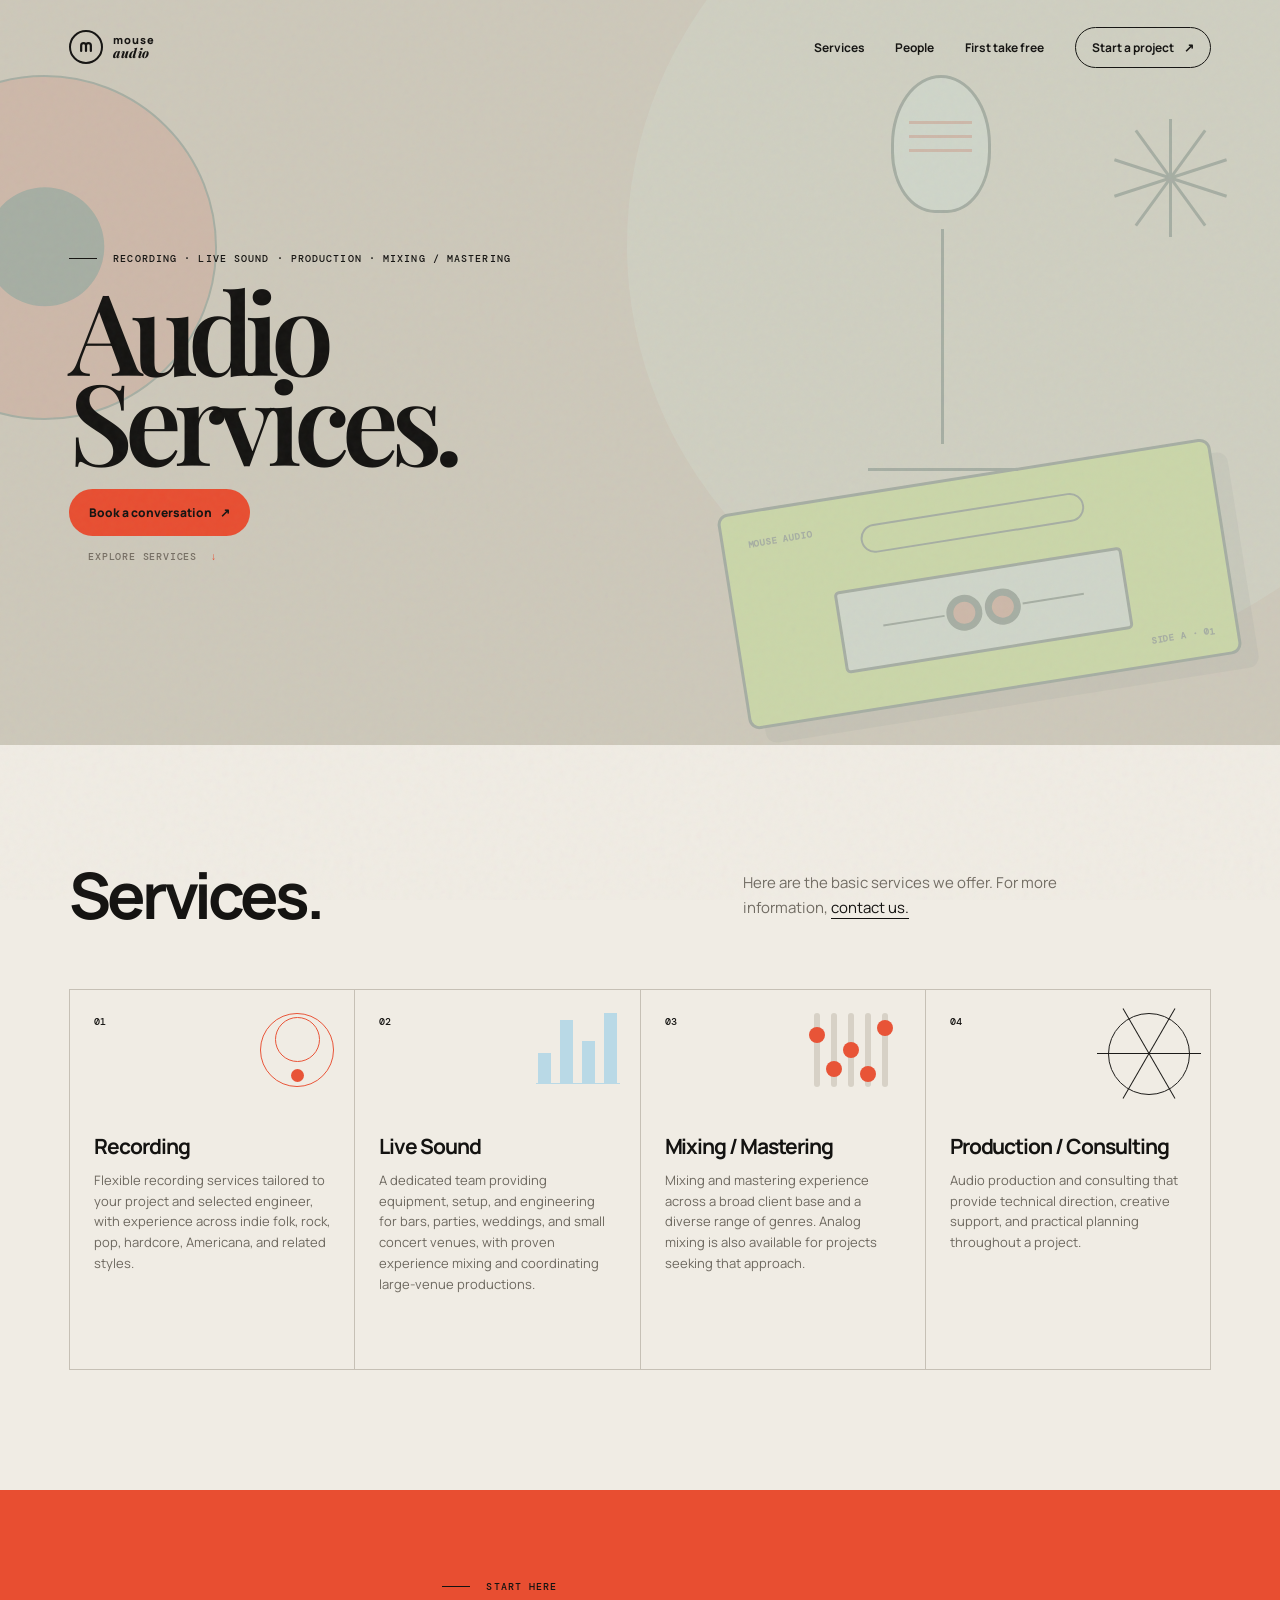
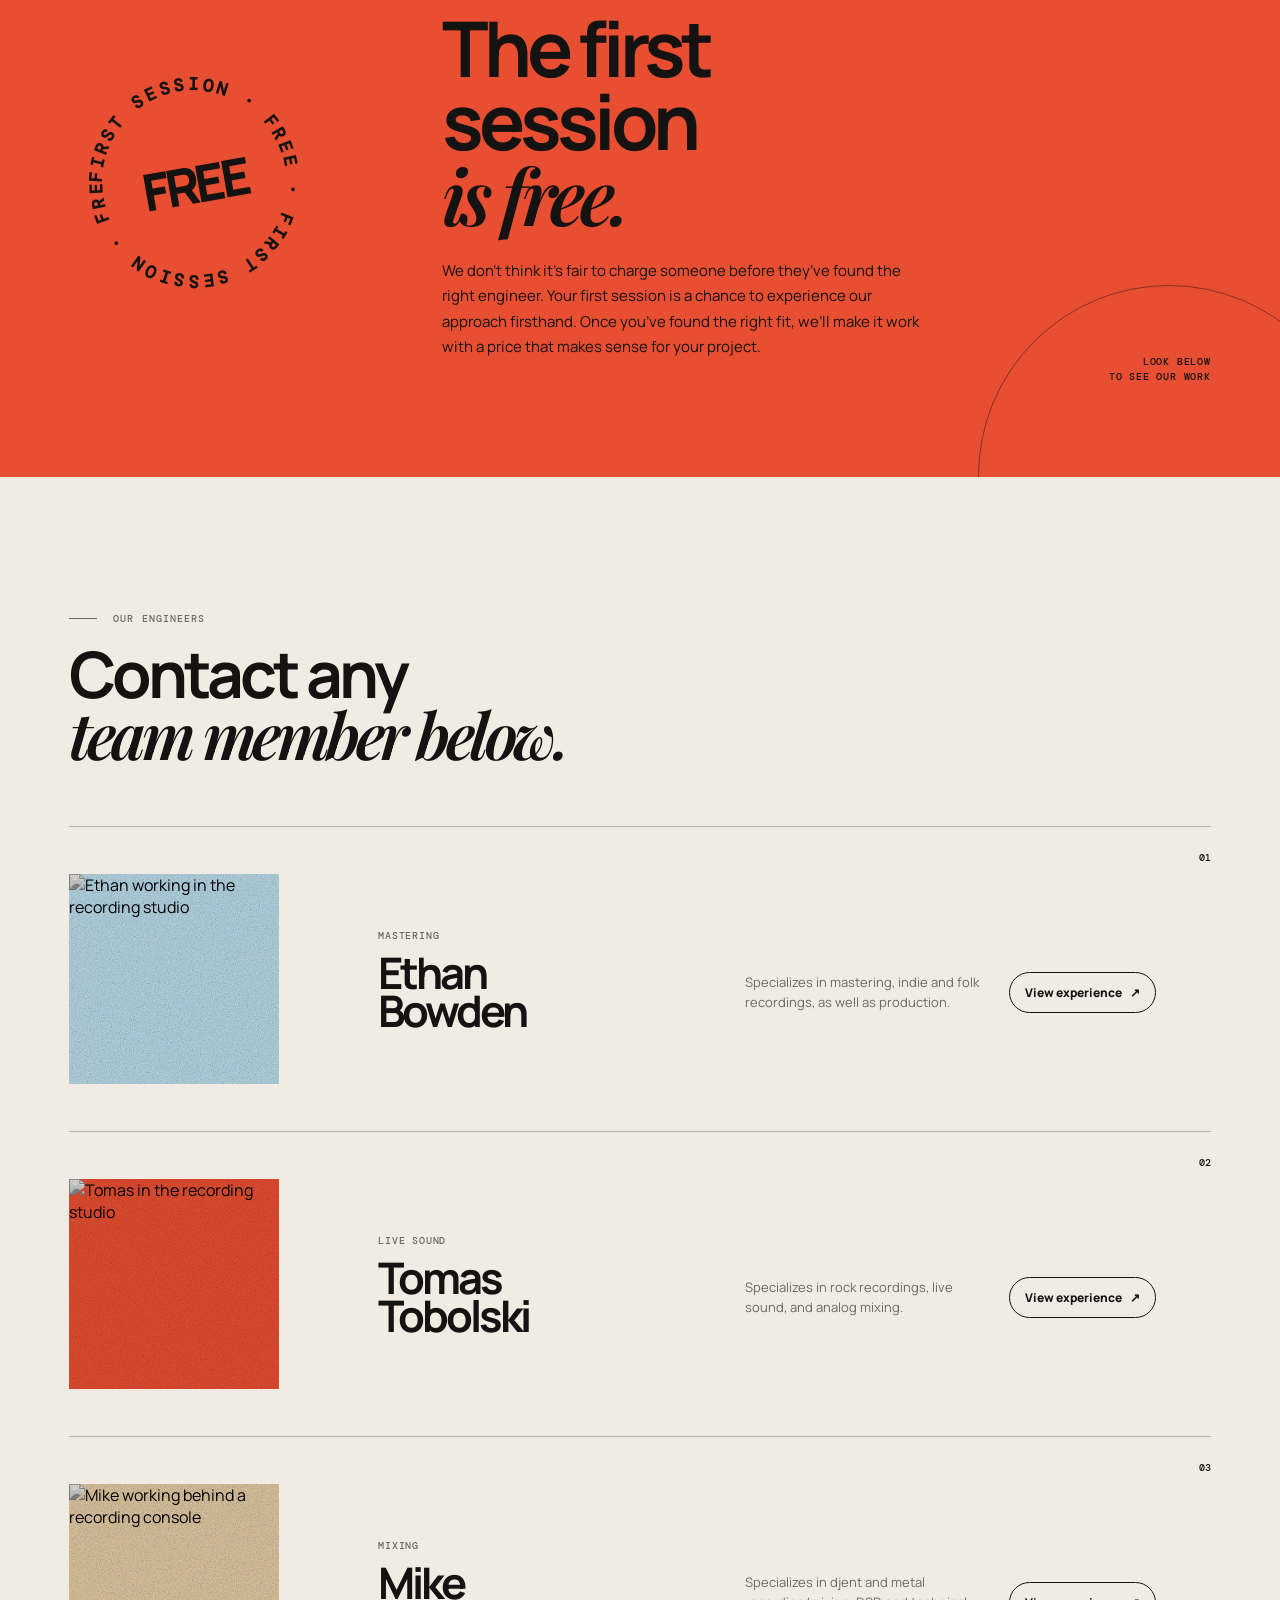
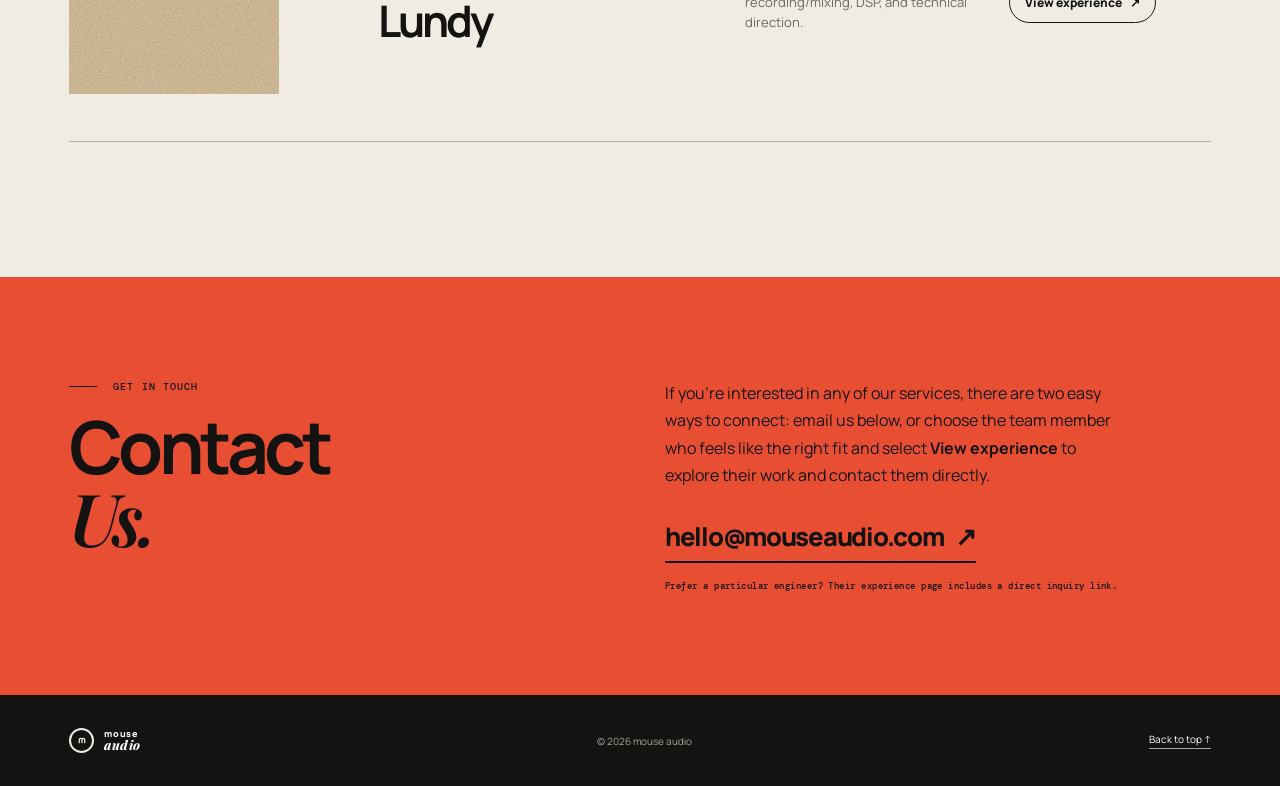
==== index.html @ 902bf7b4 "Publish Mouse Audio website" ====
<!DOCTYPE html>
<html lang="en">
  <head>
    <meta charset="UTF-8" />
    <meta name="viewport" content="width=device-width, initial-scale=1.0" />
    <meta
      name="description"
      content="Full-service recording, live sound, mixing, mastering, and audio production from mouse audio."
    />
    <title>mouse audio — Audio Services</title>
    <link rel="preconnect" href="https://fonts.googleapis.com" />
    <link rel="preconnect" href="https://fonts.gstatic.com" crossorigin />
    <link
      href="https://fonts.googleapis.com/css2?family=DM+Mono:wght@400;500&family=Manrope:wght@400;500;600;700;800&family=Playfair+Display:ital,wght@0,600;0,700;1,600&family=Syne:wght@700;800&display=swap"
      rel="stylesheet"
    />
    <link rel="stylesheet" href="styles.css" />
  </head>
  <body id="top">
    <div class="noise" aria-hidden="true"></div>
    <header class="site-header">
      <a class="brand" href="index.html" aria-label="Mouse Audio home">
        <span class="brand-mark">m</span>
        <span>mouse<br /><em>audio</em></span>
      </a>
      <button class="menu-button" aria-expanded="false" aria-controls="site-nav">
        <span></span><span></span>
        <span class="sr-only">Open navigation</span>
      </button>
      <nav id="site-nav" class="site-nav">
        <a href="#services">Services</a>
        <a href="#people">People</a>
        <a href="#first-take">First take free</a>
        <a class="nav-cta" href="#contact">Start a project <span>↗</span></a>
      </nav>
    </header>

    <main>
      <section class="hero" aria-labelledby="hero-title">
        <div class="hero-copy">
          <p class="eyebrow"><span></span> Recording · Live sound · Production · Mixing / mastering</p>
          <h1 id="hero-title">Audio<br /><i>Services.</i></h1>
          <div class="hero-actions">
            <a class="button button-light" href="#contact">Book a conversation <span>↗</span></a>
            <a class="hero-service-link" href="#services">Explore services <span>↓</span></a>
          </div>
        </div>
        <div class="hero-art" aria-label="Abstract illustration of a cassette and studio microphone">
          <div class="sun-disc" aria-hidden="true"></div>
          <div class="cassette" aria-hidden="true">
            <span class="cassette-title">MOUSE AUDIO</span>
            <span class="cassette-window"><i></i><i></i></span>
            <span class="cassette-side">SIDE A · 01</span>
          </div>
          <div class="studio-mic" aria-hidden="true"><span class="mic-head"></span><span class="mic-stem"></span><span class="mic-base"></span></div>
          <div class="sound-burst" aria-hidden="true"><i></i><i></i><i></i><i></i><i></i></div>
          <div class="hero-label label-top">MADE TO<br />BE HEARD</div>
          <div class="hero-label label-bottom">RECORD · MIX<br />MASTER · LIVE</div>
          <p class="art-caption">PRESS<br />PLAY</p>
        </div>
      </section>

      <section id="services" class="services section-wrap" aria-labelledby="services-title">
        <div class="section-heading">
          <h2 id="services-title">Services.</h2>
          <p>Here are the basic services we offer. For more information, <a href="#contact">contact us.</a></p>
        </div>
        <div class="service-grid">
          <article class="service-card recording">
            <span class="service-number">01</span>
            <div class="service-icon icon-recording" aria-hidden="true"><span></span></div>
            <h3>Recording</h3>
            <p>Flexible recording services tailored to your project and selected engineer, with experience across indie folk, rock, pop, hardcore, Americana, and related styles.</p>
          </article>
          <article class="service-card live">
            <span class="service-number">02</span>
            <div class="service-icon icon-live" aria-hidden="true"><i></i><i></i><i></i><i></i></div>
            <h3>Live Sound</h3>
            <p>A dedicated team providing equipment, setup, and engineering for bars, parties, weddings, and small concert venues, with proven experience mixing and coordinating large-venue productions.</p>
          </article>
          <article class="service-card mixing">
            <span class="service-number">03</span>
            <div class="service-icon icon-mixing" aria-hidden="true"><i></i><i></i><i></i><i></i><i></i></div>
            <h3>Mixing / Mastering</h3>
            <p>Mixing and mastering experience across a broad client base and a diverse range of genres. Analog mixing is also available for projects seeking that approach.</p>
          </article>
          <article class="service-card production">
            <span class="service-number">04</span>
            <div class="service-icon icon-production" aria-hidden="true"><span></span><span></span><span></span></div>
            <h3>Production / Consulting</h3>
            <p>Audio production and consulting that provide technical direction, creative support, and practical planning throughout a project.</p>
          </article>
        </div>
      </section>

      <section id="first-take" class="first-take" aria-labelledby="first-take-title">
        <div class="free-stamp" aria-label="Your first recording or mix is free">
          <svg viewBox="0 0 200 200" aria-hidden="true">
            <defs><path id="circlePath" d="M 100,100 m -74,0 a 74,74 0 1,1 148,0 a 74,74 0 1,1 -148,0" /></defs>
            <text><textPath href="#circlePath">FIRST SESSION · FREE · FIRST SESSION · FREE · </textPath></text>
          </svg>
          <span>FREE</span>
        </div>
        <div class="first-take-copy">
          <p class="eyebrow"><span></span> Start here</p>
          <h2 id="first-take-title">The first session<br /><i>is free.</i></h2>
          <p>
            We don’t think it’s fair to charge someone before they’ve found the right engineer. Your first session is a chance to experience our approach firsthand. Once you’ve found the right fit, we’ll make it work with a price that makes sense for your project.
          </p>
        </div>
        <div class="first-take-side">
          <p>LOOK BELOW<br />TO SEE OUR WORK</p>
        </div>
      </section>

      <section id="people" class="people section-wrap" aria-labelledby="people-title">
        <div class="section-heading people-heading">
          <p class="eyebrow dark"><span></span> Our engineers</p>
          <h2 id="people-title">Contact any<br /><i>team member below.</i></h2>
        </div>
        <div class="people-list">
          <article class="person person-ethan">
            <div class="person-portrait portrait-ethan" aria-label="Abstract portrait for Ethan Bowden">
              <img class="person-photo" src="assets/ethan-console.jpg" alt="Ethan working in the recording studio" />
            </div>
            <div class="person-info">
              <p class="role">Mastering</p>
              <h3>Ethan<br />Bowden</h3>
              <p class="person-summary">Specializes in mastering, indie and folk recordings, as well as production.</p>
              <a class="button button-outline" href="ethan-bowden.html">View experience <span>↗</span></a>
            </div>
            <span class="person-index">01</span>
          </article>
          <article class="person person-tomas">
            <div class="person-portrait portrait-tomas" aria-label="Abstract portrait for Tomas Tobolski">
              <img class="person-photo" src="assets/tomas-studio.jpg" alt="Tomas in the recording studio" />
            </div>
            <div class="person-info">
              <p class="role">Live Sound</p>
              <h3>Tomas<br />Tobolski</h3>
              <p class="person-summary">Specializes in rock recordings, live sound, and analog mixing.</p>
              <a class="button button-outline" href="tomas-tobolski.html">View experience <span>↗</span></a>
            </div>
            <span class="person-index">02</span>
          </article>
          <article class="person person-mike">
            <div class="person-portrait portrait-mike" aria-label="Abstract portrait for Mike Lundy">
              <img class="person-photo" src="assets/mike-console.jpg" alt="Mike working behind a recording console" />
            </div>
            <div class="person-info">
              <p class="role">Mixing</p>
              <h3>Mike<br />Lundy</h3>
              <p class="person-summary">Specializes in djent and metal recording/mixing, DSP, and technical direction.</p>
              <a class="button button-outline" href="mike-lundy.html">View experience <span>↗</span></a>
            </div>
            <span class="person-index">03</span>
          </article>
        </div>
      </section>

      <section id="contact" class="contact" aria-labelledby="contact-title">
        <div>
          <p class="eyebrow"><span></span> Get in touch</p>
          <h2 id="contact-title">Contact<br /><i>Us.</i></h2>
        </div>
        <div class="contact-details">
          <p>If you’re interested in any of our services, there are two easy ways to connect: email us below, or choose the team member who feels like the right fit and select <strong>View experience</strong> to explore their work and contact them directly.</p>
          <a class="contact-email" href="mailto:hello@mouseaudio.com">hello@mouseaudio.com <span>↗</span></a>
          <p class="contact-note">Prefer a particular engineer? Their experience page includes a direct inquiry link.</p>
        </div>
      </section>
    </main>

    <footer class="site-footer">
      <a class="brand" href="index.html"><span class="brand-mark">m</span><span>mouse<br /><em>audio</em></span></a>
      <p>© <span id="year"></span> mouse audio</p>
      <a href="#top">Back to top ↑</a>
    </footer>
    <script src="script.js"></script>
  </body>
</html>
---- styles.css ----
:root {
  --ink: #141311;
  --paper: #f0ece4;
  --red: #e84e31;
  --pink: #e97470;
  --acid: #d5ee35;
  --blue: #b7d9e7;
  --sage: #c8d1c4;
  --mono: "DM Mono", monospace;
  --sans: "Manrope", Arial, sans-serif;
  --serif: "Playfair Display", Georgia, serif;
  --logo: "Syne", "Manrope", Arial, sans-serif;
}

* { box-sizing: border-box; }
html { scroll-behavior: smooth; }
body { margin: 0; color: var(--ink); background: var(--paper); font-family: var(--sans); }
a { color: inherit; text-decoration: none; }
button { font: inherit; }
.noise { position: fixed; inset: 0; z-index: 20; opacity: .045; pointer-events: none; background-image: url("data:image/svg+xml,%3Csvg viewBox='0 0 160 160' xmlns='http://www.w3.org/2000/svg'%3E%3Cfilter id='n'%3E%3CfeTurbulence type='fractalNoise' baseFrequency='.9' numOctaves='4' stitchTiles='stitch'/%3E%3C/filter%3E%3Crect width='100%25' height='100%25' filter='url(%23n)' opacity='.9'/%3E%3C/svg%3E"); }
.sr-only { position: absolute; width: 1px; height: 1px; padding: 0; margin: -1px; overflow: hidden; clip: rect(0,0,0,0); white-space: nowrap; border: 0; }

.site-header { height: 94px; display: flex; align-items: center; justify-content: space-between; position: absolute; top: 0; width: 100%; z-index: 4; padding: 0 5.4vw; color: var(--ink); }
.brand { display: inline-flex; align-items: center; gap: 10px; font-size: 11px; font-weight: 800; letter-spacing: .08em; line-height: 1.05; }
.brand em { font-family: var(--serif); font-size: 13px; letter-spacing: .04em; }
.brand-mark { width: 34px; height: 34px; position: relative; display: block; overflow: hidden; border: 2px solid var(--ink); border-radius: 50%; color: transparent; font-size: 0; }
.brand-mark::after { content: ""; position: absolute; inset: 4px; background: var(--ink); -webkit-mask: url("data:image/svg+xml,%3Csvg xmlns='http://www.w3.org/2000/svg' viewBox='0 0 88 109'%3E%3Cpath d='M20 74V47C20 31 44 31 44 47V74M44 74V47C44 31 68 31 68 47V74' fill='none' stroke='black' stroke-width='11' stroke-linecap='round' stroke-linejoin='round'/%3E%3C/svg%3E") center / contain no-repeat; mask: url("data:image/svg+xml,%3Csvg xmlns='http://www.w3.org/2000/svg' viewBox='0 0 88 109'%3E%3Cpath d='M20 74V47C20 31 44 31 44 47V74M44 74V47C44 31 68 31 68 47V74' fill='none' stroke='black' stroke-width='11' stroke-linecap='round' stroke-linejoin='round'/%3E%3C/svg%3E") center / contain no-repeat; }
.site-nav { display: flex; align-items: center; gap: clamp(19px, 2.4vw, 42px); font-size: 12px; font-weight: 700; }
.site-nav > a:not(.nav-cta) { transition: color .2s ease; }
.site-nav > a:not(.nav-cta):hover { color: var(--red); }
.nav-cta { padding: 11px 16px; border: 1px solid var(--ink); border-radius: 999px; }
.nav-cta span, .button span, .contact-email span { margin-left: 8px; }
.menu-button { display: none; }

.hero { min-height: 745px; position: relative; overflow: hidden; display: grid; grid-template-columns: 1fr; background: var(--sage); color: var(--ink); padding: 150px 5.4vw 80px; }
.hero-copy { position: relative; z-index: 1; align-self: center; max-width: 690px; }
.eyebrow { margin: 0 0 19px; color: inherit; font: 500 10px/1.3 var(--mono); letter-spacing: .11em; text-transform: uppercase; }
.eyebrow span { width: 28px; height: 1px; display: inline-block; vertical-align: middle; margin: 0 9px 2px 0; background: currentColor; }
.eyebrow.dark { color: #6d685f; }
h1, h2, h3, p { margin-top: 0; }
h1 { margin-bottom: 25px; font-size: clamp(64px, 8.8vw, 142px); font-weight: 700; line-height: .84; letter-spacing: -.07em; }
h1 i, h2 i { font-family: var(--serif); font-weight: 600; letter-spacing: -.07em; }
.hero h1 { font-family: var(--serif); font-weight: 600; letter-spacing: -.085em; line-height: .8; }
.hero h1 i { font-family: inherit; font-style: normal; }
.hero-actions { width: max-content; display: flex; flex-direction: column; align-items: flex-start; gap: 14px; }
.button { display: inline-flex; align-items: center; justify-content: center; padding: 14px 19px; border: 1px solid transparent; border-radius: 999px; font-size: 12px; font-weight: 800; transition: transform .2s ease, background .2s ease, color .2s ease; }
.button:hover { transform: translateY(-2px); }
.button-light { background: var(--blue); color: var(--ink); }
.hero-actions .button-light { background: var(--red); }
.button-dark { background: var(--ink); color: #fff; }
.button-outline { border-color: var(--ink); padding: 11px 15px; }
.button-outline:hover { background: var(--ink); color: #fff; }
.hero-service-link { align-self: flex-start; display: inline-block; margin-left: 19px; color: #756e63; font: 500 10px var(--mono); letter-spacing: .08em; text-transform: uppercase; }
.hero-service-link span { margin-left: 7px; color: var(--red); }

.hero-art { position: absolute; inset: 0; overflow: hidden; background: #e5a18e; opacity: .18; }
.hero-art::before { content: ""; position: absolute; width: 65%; aspect-ratio: 1; top: -23%; right: -14%; border-radius: 50%; background: #f3c9b8; }
.sun-disc { width: min(27vw, 345px); aspect-ratio: 1; position: absolute; top: 10%; left: -10%; border: 2px solid var(--ink); border-radius: 50%; background: var(--red); }
.sun-disc::after { content: ""; width: 35%; aspect-ratio: 1; position: absolute; top: 50%; left: 50%; border-radius: 50%; background: var(--ink); transform: translate(-50%, -50%); }
.cassette { width: min(39vw, 555px); height: min(17vw, 244px); position: absolute; right: 4%; bottom: 7%; padding: 20px 22px; overflow: hidden; border: 3px solid var(--ink); border-radius: 11px; background: var(--acid); box-shadow: 15px 16px 0 rgba(20,19,17,.2); transform: rotate(-9deg); }
.cassette::before { content: ""; width: 45%; height: 12%; position: absolute; top: 14%; left: 27.5%; border: 2px solid var(--ink); border-radius: 999px; }
.cassette-title, .cassette-side { position: absolute; z-index: 2; font: 700 9px var(--mono); letter-spacing: .1em; }.cassette-title { top: 25px; left: 24px; }.cassette-side { right: 21px; bottom: 17px; }
.cassette-window { width: 59%; height: 39%; position: absolute; z-index: 1; bottom: 18%; left: 20.5%; display: flex; align-items: center; justify-content: space-around; padding: 0 8%; border: 3px solid var(--ink); border-radius: 5px; background: var(--paper); }.cassette-window::before, .cassette-window::after { content: ""; width: 30%; height: 2px; background: var(--ink); }.cassette-window i { width: 36px; aspect-ratio: 1; display: block; border: 7px solid var(--ink); border-radius: 50%; background: var(--red); }
.studio-mic { width: min(15vw, 210px); height: min(31vw, 430px); position: absolute; top: 10%; right: 19%; }.mic-head { width: 52%; aspect-ratio: .72; position: absolute; top: 0; left: 24%; border: 3px solid var(--ink); border-radius: 50% 50% 44% 44%; background: var(--paper); }.mic-head::after { content: ""; width: 67%; height: 3px; position: absolute; top: 43%; left: 16%; background: var(--red); box-shadow: 0 14px 0 var(--red), 0 -14px 0 var(--red); }.mic-stem { width: 3px; height: 54%; position: absolute; top: 39%; left: 50%; background: var(--ink); }.mic-base { width: 78%; height: 3px; position: absolute; left: 12%; bottom: 0; background: var(--ink); }
.sound-burst { width: 120px; height: 120px; position: absolute; right: 4%; top: 16%; }.sound-burst i { width: 3px; height: 118px; position: absolute; left: 50%; top: 0; background: var(--ink); transform: rotate(0deg); }.sound-burst i:nth-child(2) { transform: rotate(36deg); }.sound-burst i:nth-child(3) { transform: rotate(72deg); }.sound-burst i:nth-child(4) { transform: rotate(108deg); }.sound-burst i:nth-child(5) { transform: rotate(144deg); }
.hero-label { position: absolute; z-index: 2; color: var(--ink); font: 500 10px/1.4 var(--mono); letter-spacing: .1em; }
.label-top { top: 23%; right: 7%; }.label-bottom { bottom: 11%; left: 8%; }
.art-caption { position: absolute; z-index: 2; right: 9%; bottom: 10%; color: var(--ink); font-size: clamp(21px, 2vw, 35px); font-weight: 800; line-height: .86; letter-spacing: -.06em; text-align: right; }
.hero-art .label-top, .hero-art .label-bottom, .art-caption { display: none; }

.section-wrap { padding: 120px 5.4vw; }
.section-heading { display: grid; grid-template-columns: 1.15fr .85fr; column-gap: 40px; align-items: end; margin-bottom: 63px; }
.section-heading .eyebrow, .section-heading h2 { grid-column: 1; }
.section-heading > p:last-child { grid-column: 2; grid-row: 1 / 3; max-width: 340px; align-self: end; margin: 0 0 5px; color: #716c63; font-size: 15px; line-height: 1.65; }
.section-heading > p:last-child a { color: var(--ink); border-bottom: 1px solid currentColor; }
h2 { margin-bottom: 0; font-size: clamp(43px, 5vw, 76px); line-height: .95; letter-spacing: -.065em; }
.service-grid { display: grid; grid-template-columns: repeat(4, 1fr); border-top: 1px solid #c6c0b5; border-left: 1px solid #c6c0b5; }
.service-card { min-height: 380px; position: relative; overflow: hidden; padding: 25px 24px 24px; border-right: 1px solid #c6c0b5; border-bottom: 1px solid #c6c0b5; transition: background .25s ease, color .25s ease; }
.service-card:hover { background: var(--ink); color: #fff; }
.service-number { display: block; font: 500 10px var(--mono); }
.service-card h3 { position: relative; z-index: 1; margin: 104px 0 10px; font-size: 21px; letter-spacing: -.05em; }
.service-card p { position: relative; z-index: 1; color: #6d685f; font-size: 13px; line-height: 1.6; transition: color .25s ease; }
.service-card:hover p { color: #bbb4a9; }
.service-icon { position: absolute; right: 20px; top: 23px; opacity: .96; }
.icon-recording { width: 74px; height: 74px; border: 1px solid var(--red); border-radius: 50%; display: grid; place-items: center; }
.icon-recording::before { content: ""; width: 43px; height: 43px; border: 1px solid var(--red); border-radius: 50%; }.icon-recording span { width: 13px; height: 13px; background: var(--red); border-radius: 50%; }
.icon-live { width: 84px; height: 71px; display: flex; align-items: end; justify-content: space-between; border-bottom: 1px solid var(--blue); padding: 0 2px; }.icon-live i { display: block; width: 13px; background: var(--blue); }.icon-live i:nth-child(1) { height: 43%; }.icon-live i:nth-child(2) { height: 90%; }.icon-live i:nth-child(3) { height: 60%; }.icon-live i:nth-child(4) { height: 100%; }
.icon-mixing { width: 91px; height: 74px; display: flex; gap: 11px; }.icon-mixing i { display: block; height: 100%; width: 6px; border-radius: 4px; background: #d6d0c5; }.icon-mixing i::after { content: ""; display: block; width: 16px; height: 16px; margin-left: -5px; border-radius: 50%; background: var(--red); }.icon-mixing i:nth-child(1)::after { margin-top: 14px; }.icon-mixing i:nth-child(2)::after { margin-top: 48px; }.icon-mixing i:nth-child(3)::after { margin-top: 29px; }.icon-mixing i:nth-child(4)::after { margin-top: 53px; }.icon-mixing i:nth-child(5)::after { margin-top: 7px; }
.icon-production { width: 82px; height: 82px; border: 1px solid var(--ink); border-radius: 50%; display: grid; place-items: center; }.icon-production span { position: absolute; height: 1px; width: 104px; background: var(--ink); transform: rotate(0); }.icon-production span:nth-child(2) { transform: rotate(60deg); }.icon-production span:nth-child(3) { transform: rotate(120deg); }

.first-take { min-height: 545px; display: grid; grid-template-columns: .85fr 1.2fr .55fr; align-items: center; position: relative; overflow: hidden; padding: 90px 5.4vw; background: var(--red); }
.first-take::after { content: ""; width: 380px; height: 380px; position: absolute; right: -80px; bottom: -190px; border: 1px solid rgba(20,19,17,.45); border-radius: 50%; }
.free-stamp { width: min(22vw, 250px); aspect-ratio: 1; position: relative; display: grid; place-items: center; color: var(--ink); animation: slow-spin 22s linear infinite; }
.free-stamp svg { position: absolute; inset: 0; width: 100%; height: 100%; overflow: visible; }.free-stamp text { fill: var(--ink); font: 700 14px var(--mono); letter-spacing: 2.3px; }.free-stamp span { transform: rotate(-10deg); font-size: clamp(29px, 4vw, 61px); font-weight: 800; letter-spacing: -.08em; }
@keyframes slow-spin { to { transform: rotate(360deg); } }
.first-take-copy { position: relative; z-index: 1; max-width: 590px; }.first-take-copy h2 { font-size: clamp(48px, 6vw, 88px); }.first-take-copy > p:not(.eyebrow) { max-width: 480px; margin: 24px 0 27px; font-size: 15px; line-height: 1.7; }.first-take-side { position: relative; z-index: 1; align-self: stretch; display: flex; flex-direction: column; justify-content: space-between; padding: 3px 0; text-align: right; font: 500 10px var(--mono); letter-spacing: .08em; }.first-take-side p { margin: 0; font-size: 10px; line-height: 1.5; }
.first-take-side { justify-content: flex-end; }

.people { padding-top: 135px; padding-bottom: 135px; }.people-heading { display: block; margin-bottom: 59px; }.people-list { border-top: 1px solid #bbb5a9; }
.person { min-height: 305px; display: grid; grid-template-columns: 266px 1fr auto; gap: 43px; position: relative; align-items: center; padding: 24px 0; border-bottom: 1px solid #bbb5a9; }.person-portrait { width: 210px; height: 210px; position: relative; display: grid; place-items: center; overflow: hidden; }.portrait-initial { position: relative; z-index: 2; font-family: var(--serif); font-size: 130px; font-style: italic; line-height: 1; letter-spacing: -.15em; }.portrait-ethan { background: var(--blue); }.portrait-tomas { background: var(--red); }.portrait-mike { background: #dfc8a2; }
.person-photo { width: 100%; height: 100%; display: block; object-fit: cover; object-position: center; filter: grayscale(1) contrast(1.2) brightness(.9); }
.portrait-ethan::after, .portrait-tomas::after, .portrait-mike::after { content: ""; position: absolute; inset: 0; z-index: 1; pointer-events: none; opacity: .72; mix-blend-mode: multiply; background-image: url("data:image/svg+xml,%3Csvg viewBox='0 0 160 160' xmlns='http://www.w3.org/2000/svg'%3E%3Cfilter id='grain'%3E%3CfeTurbulence type='fractalNoise' baseFrequency='1.2' numOctaves='5' stitchTiles='stitch'/%3E%3C/filter%3E%3Crect width='100%25' height='100%25' filter='url(%23grain)' opacity='1'/%3E%3C/svg%3E"); }
.portrait-orbit { position: absolute; width: 250px; height: 77px; border: 2px solid var(--ink); border-radius: 50%; transform: rotate(-35deg); }.orbit-two { transform: rotate(35deg); }.portrait-line { position: absolute; width: 250px; height: 37px; border-top: 2px solid var(--ink); border-bottom: 2px solid var(--ink); transform: rotate(-48deg); }.line-two { transform: rotate(-48deg) translateY(50px); }.line-three { transform: rotate(-48deg) translateY(-50px); }.sun-line { width: 3px; height: 280px; position: absolute; background: var(--ink); transform: rotate(0deg); }.sun-two { transform: rotate(45deg); }.sun-three { transform: rotate(90deg); }.sun-four { transform: rotate(135deg); }
.person-info { display: grid; grid-template-columns: minmax(200px, 1fr) minmax(200px, .7fr) auto; align-items: center; gap: 26px; }.role { grid-column: 1 / -1; margin: 0 0 -15px; color: #6d685f; font: 500 10px var(--mono); letter-spacing: .08em; text-transform: uppercase; }.person h3 { margin: 0; font-size: clamp(31px, 3.4vw, 53px); line-height: .87; letter-spacing: -.07em; }.person-summary { margin: 0; max-width: 240px; color: #6d685f; font-size: 13px; line-height: 1.55; }.person-index { align-self: start; font: 500 10px var(--mono); }

.contact { display: grid; grid-template-columns: 1fr 1fr; gap: 50px; padding: 103px 5.4vw; background: var(--red); }.contact h2 { font-size: clamp(49px, 5.7vw, 91px); }.contact-details { align-self: end; max-width: 460px; }.contact-details > p:first-child { margin-bottom: 30px; font-size: 16px; line-height: 1.7; }.contact-email { display: inline-block; border-bottom: 2px solid var(--ink); padding-bottom: 7px; font-size: clamp(18px, 2vw, 29px); font-weight: 800; letter-spacing: -.05em; }.contact-note { margin: 17px 0 0; font: 500 9px var(--mono); letter-spacing: .05em; }
.site-footer { display: flex; align-items: center; justify-content: space-between; padding: 33px 5.4vw; background: var(--ink); color: #fff; font-size: 10px; }.site-footer .brand { font-size: 9px; }.site-footer .brand-mark { width: 25px; height: 25px; border-color: var(--paper); }.site-footer .brand-mark::after { background: var(--paper); }.site-footer p { margin: 0; color: #a9a399; }.site-footer > a:last-child { border-bottom: 1px solid #aaa399; padding-bottom: 2px; }

/* Experience pages */
.profile-page { background: var(--paper); }.profile-page .site-header { position: relative; color: var(--ink); border-bottom: 1px solid #c9c2b7; }.back-link { display: inline-block; margin: 37px 5.4vw 0; border-bottom: 1px solid #7c756c; padding-bottom: 4px; font-size: 11px; font-weight: 800; }.profile-hero { display: grid; grid-template-columns: 1fr .95fr; gap: 5vw; padding: 69px 5.4vw 89px; }.profile-hero h1 { margin: 18px 0 26px; color: var(--ink); font-size: clamp(64px, 10.2vw, 144px); }.profile-subtitle { max-width: 405px; color: #615b52; font-size: 16px; line-height: 1.7; }.profile-art { min-height: 450px; position: relative; overflow: hidden; display: grid; place-items: center; }.profile-art .portrait-initial { font-size: min(27vw, 340px); }.profile-art .portrait-orbit { width: 130%; height: 30%; }.profile-art .portrait-line { width: 130%; }.profile-art .sun-line { height: 140%; }.profile-meta { display: grid; grid-template-columns: repeat(3, 1fr); border-top: 1px solid #c4bdb1; border-bottom: 1px solid #c4bdb1; padding: 19px 5.4vw; }.profile-meta div { padding: 0 20px; border-right: 1px solid #c4bdb1; }.profile-meta div:first-child { padding-left: 0; }.profile-meta div:last-child { border: 0; }.profile-meta span { display: block; margin-bottom: 6px; color: #716b61; font: 500 9px var(--mono); letter-spacing: .1em; text-transform: uppercase; }.profile-meta strong { font-size: 13px; }.experience { display: grid; grid-template-columns: minmax(250px, .7fr) 1.3fr; gap: 10vw; padding: 112px 13vw 125px 5.4vw; }.experience h2, .portfolio h2 { font-size: clamp(42px, 4vw, 62px); }.experience-copy > p:not(.eyebrow) { margin: 0 0 28px; font-size: 16px; line-height: 1.78; }.experience-list { padding: 0; margin: 40px 0 0; list-style: none; border-top: 1px solid #c4bdb1; }.experience-list li { display: grid; grid-template-columns: 82px 1fr; gap: 17px; padding: 16px 0; border-bottom: 1px solid #c4bdb1; font-size: 13px; line-height: 1.5; }.experience-list span { color: #746d63; font: 500 10px var(--mono); }.portfolio { padding: 90px 5.4vw 120px; background: var(--ink); color: #fff; }.portfolio-heading { display: flex; align-items: end; justify-content: space-between; gap: 20px; margin-bottom: 42px; }.portfolio-heading p:not(.eyebrow) { max-width: 300px; margin: 0; color: #aaa398; font-size: 13px; line-height: 1.6; }.portfolio-grid { display: grid; grid-template-columns: repeat(3, 1fr); gap: 14px; }.portfolio-card { min-height: 240px; display: flex; flex-direction: column; justify-content: end; position: relative; overflow: hidden; padding: 21px; background: #33312c; }.portfolio-card::before { content: ""; width: 180px; height: 180px; position: absolute; top: -59px; right: -44px; border-radius: 50%; background: var(--card-accent, var(--red)); }.portfolio-card::after { content: ""; width: 109%; height: 1px; position: absolute; top: 47%; left: -5%; background: var(--ink); transform: rotate(-25deg); }.portfolio-card:nth-child(2)::before { border-radius: 0; transform: rotate(32deg); }.portfolio-card:nth-child(3)::before { width: 160px; height: 160px; top: -5px; right: 7px; background: transparent; border: 24px solid var(--card-accent, var(--acid)); }.portfolio-card > * { position: relative; z-index: 1; }.portfolio-card span { color: #bcb6ac; font: 500 9px var(--mono); letter-spacing: .08em; }.portfolio-card h3 { margin: 7px 0 0; font-size: 22px; line-height: 1; letter-spacing: -.05em; }.portfolio-cta { margin-top: 31px; }

.profile-details { display: grid; grid-template-columns: minmax(215px, .66fr) minmax(0, 1.54fr); gap: 9vw; padding: 112px 5.4vw 118px; }.profile-bio { align-self: start; border-top: 1px solid #c4bdb1; padding-top: 20px; }.profile-bio h2, .work-heading h2, .profile-skills h2, .personal-portfolio h2 { font-size: clamp(42px, 4vw, 62px); }.profile-bio > p:not(.eyebrow) { max-width: 315px; margin: 26px 0 0; color: #625c53; font-size: 14px; line-height: 1.75; }.selected-work { min-width: 0; }.work-heading { display: flex; align-items: end; justify-content: space-between; gap: 25px; margin-bottom: 31px; }.work-heading > p { max-width: 175px; margin: 0 0 4px; color: #70695f; font-size: 12px; line-height: 1.55; }.work-rail { display: flex; gap: 17px; overflow-x: auto; padding: 0 0 15px; scroll-snap-type: x mandatory; scrollbar-color: #928a7e transparent; }.work-rail::-webkit-scrollbar { height: 7px; }.work-rail::-webkit-scrollbar-thumb { background: #928a7e; }.project-card { flex: 0 0 min(72%, 310px); scroll-snap-align: start; }.project-cover { aspect-ratio: 1; position: relative; display: grid; place-items: center; overflow: hidden; padding: 20px; color: #fff; background: #292723; text-align: center; }.project-cover::before { content: ""; width: 62%; aspect-ratio: 1; position: absolute; border: 2px solid currentColor; border-radius: 50%; opacity: .8; }.project-cover::after { content: ""; width: 140%; height: 1px; position: absolute; left: -20%; top: 51%; background: currentColor; opacity: .7; transform: rotate(-35deg); }.project-cover span { position: relative; z-index: 1; font: 500 10px/1.55 var(--mono); letter-spacing: .08em; text-transform: uppercase; }.cover-one { background: var(--red); color: var(--ink); }.cover-one::before { width: 42%; border-width: 19px; }.cover-two { background: var(--blue); color: var(--ink); }.cover-two::before { width: 76%; border-radius: 0; transform: rotate(45deg); }.cover-three { background: #27251f; color: var(--acid); }.cover-three::before { width: 55%; border-width: 13px; }.project-note { padding-top: 12px; }.project-note p { margin: 0 0 8px; color: #797166; font: 500 9px var(--mono); letter-spacing: .09em; text-transform: uppercase; }.project-note h3 { margin: 0 0 7px; font-size: 21px; line-height: 1; letter-spacing: -.05em; }.project-note span { display: block; color: #686158; font-size: 11px; line-height: 1.45; }.profile-skills { grid-column: 1 / -1; display: grid; grid-template-columns: minmax(215px, .66fr) minmax(0, 1.54fr); gap: 9vw; margin-top: 35px; border-top: 1px solid #c4bdb1; padding-top: 42px; }.profile-skills ul { display: grid; grid-template-columns: repeat(3, 1fr); align-content: start; gap: 0; margin: 0; padding: 0; list-style: none; border-top: 1px solid #c4bdb1; border-left: 1px solid #c4bdb1; }.profile-skills li { min-height: 67px; display: flex; align-items: center; padding: 15px; border-right: 1px solid #c4bdb1; border-bottom: 1px solid #c4bdb1; font-size: 12px; font-weight: 700; line-height: 1.25; }.personal-portfolio { display: grid; grid-template-columns: minmax(215px, .66fr) minmax(0, 1.54fr); gap: 9vw; padding: 86px 5.4vw 94px; background: var(--ink); color: #fff; }.personal-portfolio > div:last-child { align-self: end; max-width: 415px; }.personal-portfolio > div:last-child > p { margin: 0 0 25px; color: #b8b1a6; font-size: 14px; line-height: 1.65; }.personal-link { display: inline-flex; align-items: center; justify-content: center; padding: 14px 19px; background: var(--red); color: var(--ink); border-radius: 999px; font-size: 12px; font-weight: 800; transition: transform .2s ease, background .2s ease; }.personal-link:hover { background: var(--blue); transform: translateY(-2px); }.personal-link span { margin-left: 9px; }
.project-cover img { width: 100%; height: 100%; position: absolute; inset: 0; display: block; object-fit: cover; }.project-cover.has-art::before, .project-cover.has-art::after { display: none; }
.mike-profile-details { grid-template-columns: minmax(295px, .95fr) minmax(0, 1.25fr); gap: 6vw; }.mike-profile-details .profile-bio > p:not(.eyebrow) { max-width: 420px; }.mike-profile-details .profile-skills { grid-template-columns: minmax(295px, .95fr) minmax(0, 1.25fr); gap: 6vw; }
.ethan-profile-details { grid-template-columns: minmax(295px, .95fr) minmax(0, 1.25fr); gap: 6vw; }.ethan-profile-details .profile-bio > p:not(.eyebrow) { max-width: 420px; }.ethan-profile-details .profile-skills { grid-template-columns: minmax(295px, .95fr) minmax(0, 1.25fr); gap: 6vw; }
.ethan-profile-details .work-rail { gap: 15px; align-items: flex-start; }.ethan-profile-details .work-pair { flex: 0 0 clamp(175px, 17vw, 220px); display: grid; align-content: start; gap: 23px; scroll-snap-align: start; }.ethan-profile-details .work-pair .project-card { width: 100%; min-width: 0; }.ethan-profile-details .project-cover { width: 100%; aspect-ratio: 1 / 1; cursor: pointer; }.ethan-profile-details .project-cover img { transition: transform .25s ease; }.ethan-profile-details .project-cover:hover img { transform: scale(1.045); }.ethan-profile-details .project-note { height: 98px; padding-top: 9px; }.ethan-profile-details .project-note p { margin-bottom: 6px; font-size: 8px; }.ethan-profile-details .project-note h3 { margin-bottom: 5px; font-size: 16px; line-height: 1.06; }.ethan-profile-details .project-note span { font-size: 10px; line-height: 1.4; }
.mike-profile-details .work-rail { gap: 15px; align-items: flex-start; }.mike-profile-details .work-pair { flex: 0 0 clamp(175px, 17vw, 220px); display: grid; align-content: start; gap: 23px; scroll-snap-align: start; }.mike-profile-details .work-pair .project-card { min-width: 0; }.mike-profile-details .project-cover { cursor: pointer; }.mike-profile-details .project-cover img { transition: transform .25s ease; }.mike-profile-details .project-cover:hover img { transform: scale(1.045); }.mike-profile-details .project-note { padding-top: 9px; }.mike-profile-details .project-note p { margin-bottom: 6px; font-size: 8px; }.mike-profile-details .project-note h3 { margin-bottom: 5px; font-size: 16px; line-height: 1.06; }.mike-profile-details .project-note span { font-size: 10px; line-height: 1.4; }
.personal-bio-links { max-width: 510px !important; }.profile-link-list { display: grid; grid-template-columns: repeat(2, minmax(0, 1fr)); border-top: 1px solid #59554e; border-left: 1px solid #59554e; }.profile-link-list a { display: flex; align-items: center; justify-content: space-between; min-height: 57px; padding: 14px 15px; border-right: 1px solid #59554e; border-bottom: 1px solid #59554e; color: #fff; font-size: 12px; font-weight: 800; transition: background .2s ease, color .2s ease; }.profile-link-list a:hover { background: var(--red); color: var(--ink); }.profile-link-list span { color: var(--red); }.profile-link-list a:hover span { color: inherit; }

@media (max-width: 900px) {
  .site-header { padding: 0 6vw; }.hero { grid-template-columns: 1fr; min-height: 735px; padding: 150px 6vw 80px; }.hero-art { inset: 0; opacity: .18; }.hero-copy { max-width: 630px; }.hero-art .label-top, .hero-art .label-bottom, .art-caption { display: none; }.hero-label { display: none; }.service-grid { grid-template-columns: repeat(2, 1fr); }.first-take { grid-template-columns: .55fr 1fr; }.first-take-side { display: none; }.person { grid-template-columns: 210px 1fr auto; gap: 28px; }.person-info { grid-template-columns: 1fr auto; }.person-summary { display: none; }.section-wrap { padding-left: 6vw; padding-right: 6vw; }.contact { padding-left: 6vw; padding-right: 6vw; }.profile-hero { padding-left: 6vw; padding-right: 6vw; }.profile-meta { padding-left: 6vw; padding-right: 6vw; }.portfolio { padding-left: 6vw; padding-right: 6vw; }.profile-details, .personal-portfolio { padding-left: 6vw; padding-right: 6vw; }.profile-details, .profile-skills, .personal-portfolio { gap: 6vw; }
}
@media (max-width: 620px) {
  .site-header { height: 76px; }.site-nav { display: none; position: absolute; top: 75px; left: 0; right: 0; flex-direction: column; align-items: stretch; gap: 0; padding: 12px 6vw 23px; background: var(--ink); color: #fff; }.site-nav.open { display: flex; }.site-nav a { padding: 13px 0; }.nav-cta { margin-top: 9px; padding: 12px 15px !important; text-align: center; }.menu-button { width: 41px; height: 41px; display: grid; place-content: center; gap: 5px; border: 1px solid var(--ink); border-radius: 50%; background: transparent; color: var(--ink); }.menu-button span:not(.sr-only) { width: 15px; height: 1px; display: block; background: currentColor; }.profile-page .menu-button { border-color: var(--ink); color: var(--ink); }.profile-page .site-nav { background: var(--paper); color: var(--ink); border-bottom: 1px solid #c8c1b6; }.hero { min-height: 680px; padding: 129px 6vw 69px; }.hero-actions { flex-wrap: wrap; gap: 18px; }.hero h1 { font-size: clamp(61px, 18vw, 95px); }.section-wrap { padding-top: 81px; padding-bottom: 81px; }.section-heading { display: block; margin-bottom: 37px; }.section-heading > p:last-child { margin: 22px 0 0; font-size: 14px; }.service-grid { grid-template-columns: 1fr; }.service-card { min-height: 285px; }.service-card h3 { margin-top: 79px; }.first-take { grid-template-columns: 1fr; min-height: auto; padding: 65px 6vw 72px; }.free-stamp { width: 145px; margin-bottom: 30px; }.first-take-copy > p:not(.eyebrow) { font-size: 14px; }.people { padding-top: 85px; }.person { grid-template-columns: 1fr auto; gap: 20px; padding: 21px 0; }.person-portrait { width: 100%; height: 125px; grid-row: 1; }.portrait-initial { font-size: 85px; }.portrait-orbit { width: 160px; height: 48px; }.portrait-line { width: 170px; }.sun-line { height: 180px; }.person-info { grid-template-columns: 1fr; grid-column: 1; grid-row: 2; gap: 13px; }.role { margin: 0; }.person h3 { font-size: 42px; }.person-index { grid-column: 2; grid-row: 1; }.button-outline { justify-self: start; }.contact { grid-template-columns: 1fr; gap: 33px; padding: 78px 6vw; }.contact-details > p:first-child { font-size: 14px; }.site-footer { flex-wrap: wrap; gap: 21px; padding: 27px 6vw; }.site-footer p { order: 3; flex-basis: 100%; }.profile-hero { grid-template-columns: 1fr; gap: 38px; padding: 53px 6vw 61px; }.profile-hero h1 { font-size: clamp(65px, 20vw, 105px); }.profile-art { min-height: 300px; }.profile-meta { grid-template-columns: 1fr; gap: 13px; padding: 21px 6vw; }.profile-meta div { padding: 0; border: 0; }.experience { grid-template-columns: 1fr; gap: 38px; padding: 75px 6vw; }.portfolio { padding: 73px 6vw; }.portfolio-heading { display: block; }.portfolio-heading p:not(.eyebrow) { margin-top: 19px; }.portfolio-grid { grid-template-columns: 1fr; }.back-link { margin-left: 6vw; }.profile-details { grid-template-columns: 1fr; gap: 58px; padding-top: 75px; padding-bottom: 78px; }.work-heading { display: block; }.work-heading > p { margin: 18px 0 0; }.project-card { flex-basis: min(84vw, 330px); }.profile-skills { grid-column: auto; grid-template-columns: 1fr; gap: 30px; margin-top: -4px; padding-top: 37px; }.profile-skills ul { grid-template-columns: repeat(2, 1fr); }.personal-portfolio { grid-template-columns: 1fr; gap: 35px; padding-top: 70px; padding-bottom: 74px; }
}

@media (max-width: 620px) {
  .mike-profile-details .profile-skills, .ethan-profile-details .profile-skills { grid-template-columns: 1fr; gap: 30px; }.mike-profile-details .work-pair, .ethan-profile-details .work-pair { flex-basis: min(62vw, 220px); }
}

.mike-profile-details .project-note { min-height: 98px; }
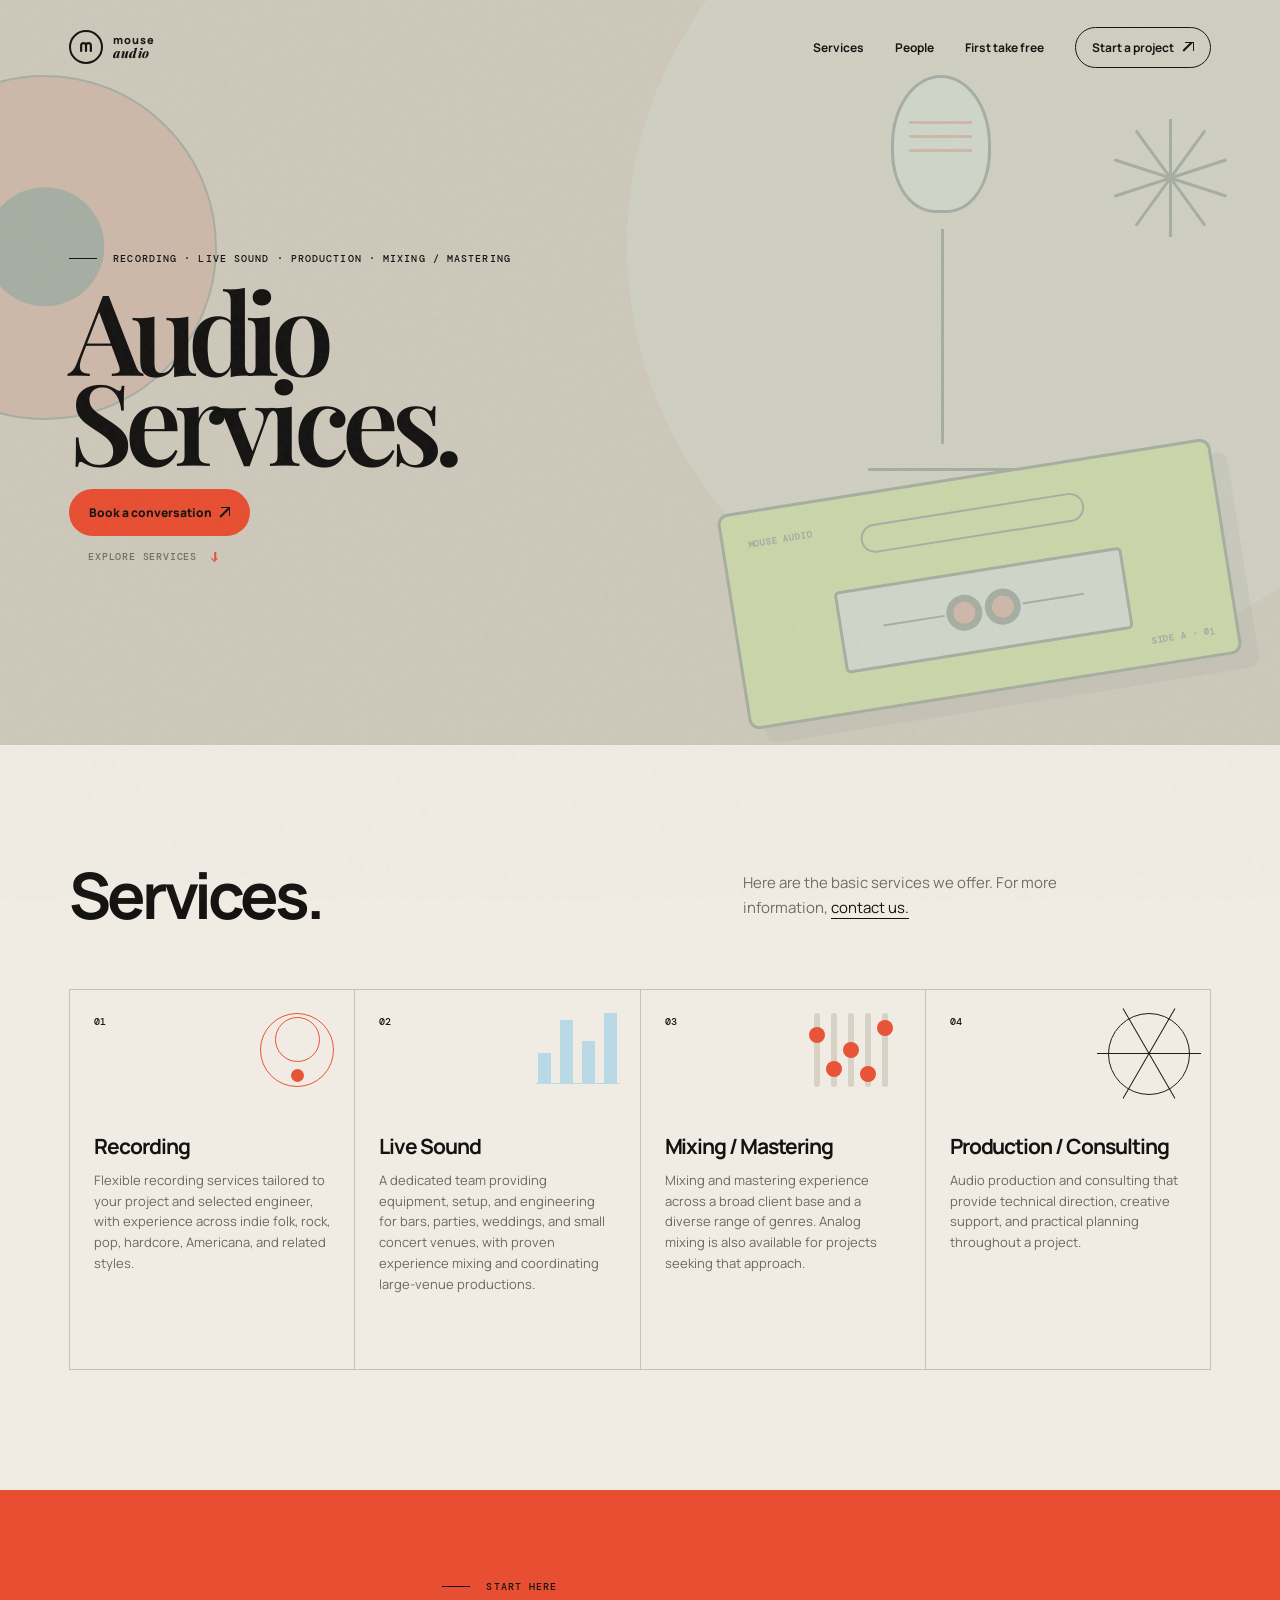
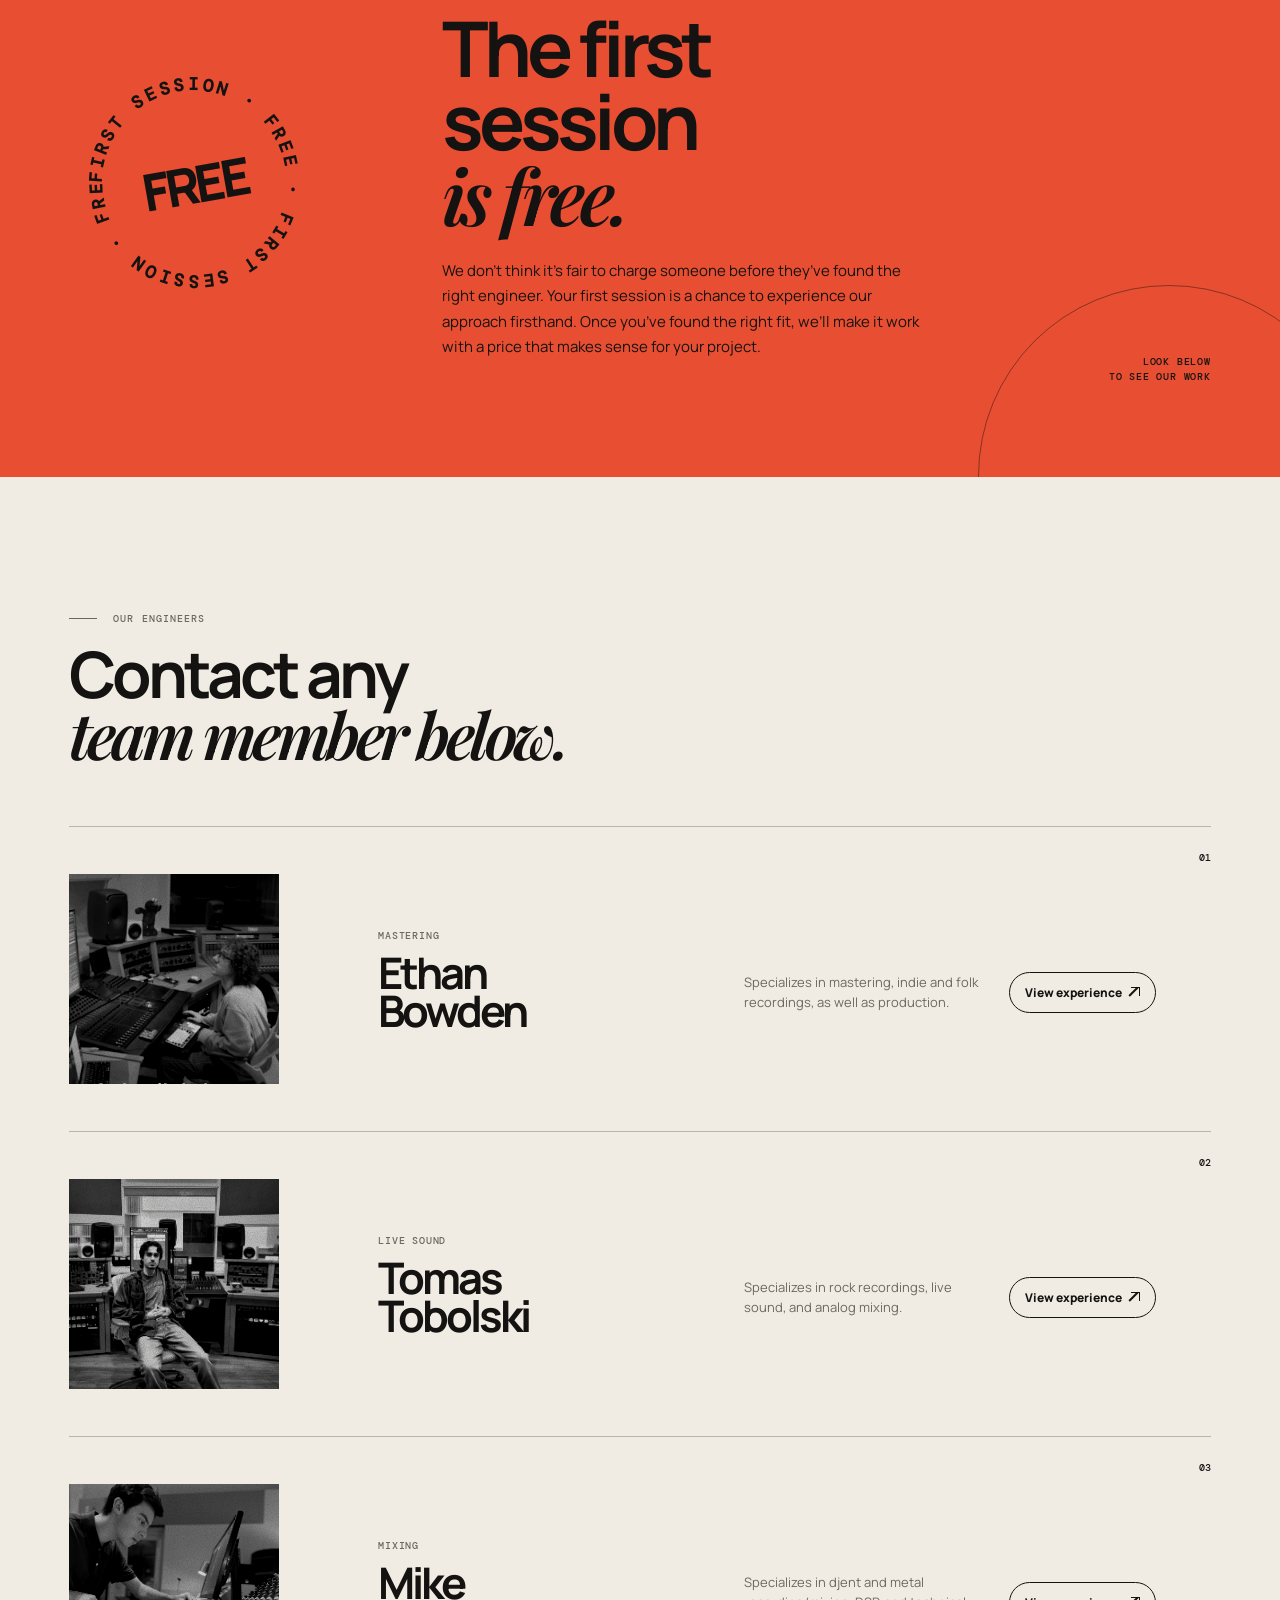
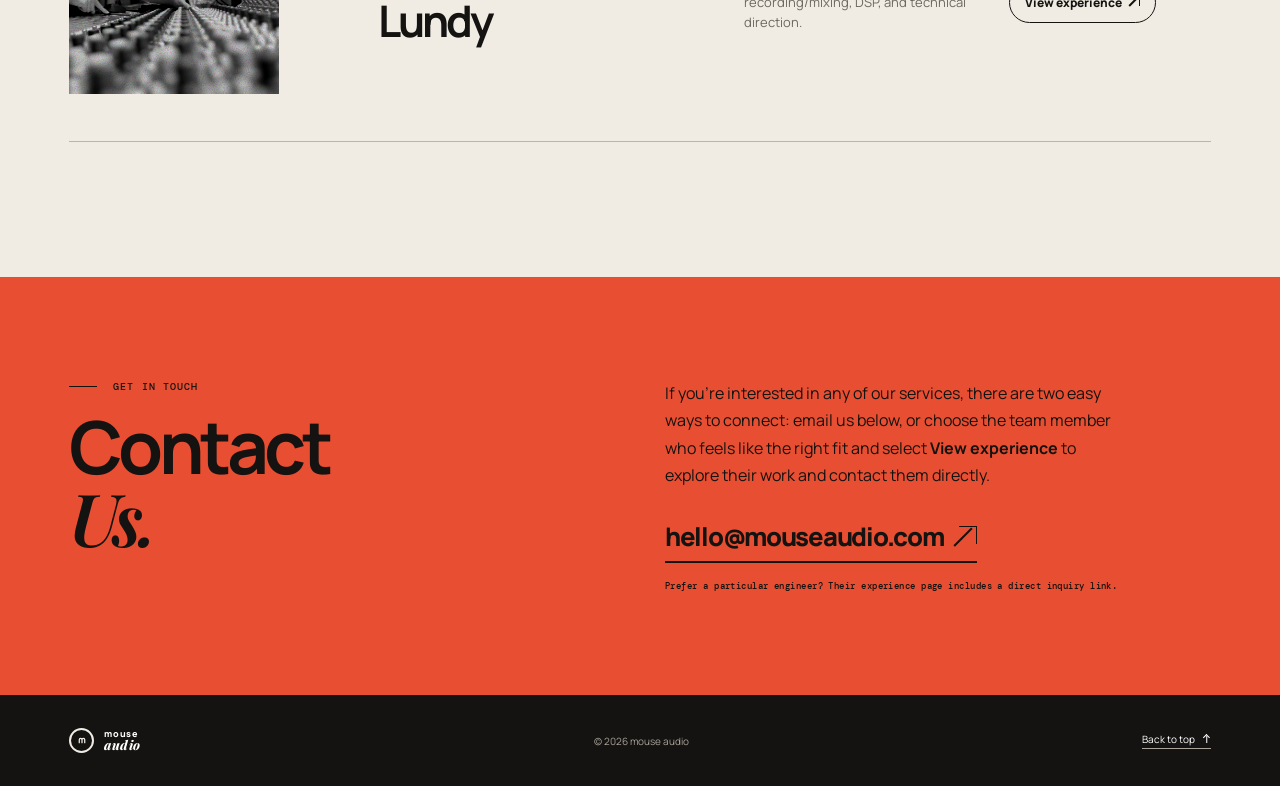
==== commit 44ee622d: "Replace mobile emoji arrows with CSS icons" ====
--- a/index.html
+++ b/index.html
@@ -31,7 +31,7 @@
         <a href="#services">Services</a>
         <a href="#people">People</a>
         <a href="#first-take">First take free</a>
-        <a class="nav-cta" href="#contact">Start a project <span>↗</span></a>
+        <a class="nav-cta" href="#contact">Start a project <span class="link-icon link-icon--out" aria-hidden="true"></span></a>
       </nav>
     </header>
 
@@ -41,8 +41,8 @@
           <p class="eyebrow"><span></span> Recording · Live sound · Production · Mixing / mastering</p>
           <h1 id="hero-title">Audio<br /><i>Services.</i></h1>
           <div class="hero-actions">
-            <a class="button button-light" href="#contact">Book a conversation <span>↗</span></a>
-            <a class="hero-service-link" href="#services">Explore services <span>↓</span></a>
+            <a class="button button-light" href="#contact">Book a conversation <span class="link-icon link-icon--out" aria-hidden="true"></span></a>
+            <a class="hero-service-link" href="#services">Explore services <span class="link-icon link-icon--down" aria-hidden="true"></span></a>
           </div>
         </div>
         <div class="hero-art" aria-label="Abstract illustration of a cassette and studio microphone">
@@ -127,7 +127,7 @@
               <p class="role">Mastering</p>
               <h3>Ethan<br />Bowden</h3>
               <p class="person-summary">Specializes in mastering, indie and folk recordings, as well as production.</p>
-              <a class="button button-outline" href="ethan-bowden.html">View experience <span>↗</span></a>
+              <a class="button button-outline" href="ethan-bowden.html">View experience <span class="link-icon link-icon--out" aria-hidden="true"></span></a>
             </div>
             <span class="person-index">01</span>
           </article>
@@ -139,7 +139,7 @@
               <p class="role">Live Sound</p>
               <h3>Tomas<br />Tobolski</h3>
               <p class="person-summary">Specializes in rock recordings, live sound, and analog mixing.</p>
-              <a class="button button-outline" href="tomas-tobolski.html">View experience <span>↗</span></a>
+              <a class="button button-outline" href="tomas-tobolski.html">View experience <span class="link-icon link-icon--out" aria-hidden="true"></span></a>
             </div>
             <span class="person-index">02</span>
           </article>
@@ -151,7 +151,7 @@
               <p class="role">Mixing</p>
               <h3>Mike<br />Lundy</h3>
               <p class="person-summary">Specializes in djent and metal recording/mixing, DSP, and technical direction.</p>
-              <a class="button button-outline" href="mike-lundy.html">View experience <span>↗</span></a>
+              <a class="button button-outline" href="mike-lundy.html">View experience <span class="link-icon link-icon--out" aria-hidden="true"></span></a>
             </div>
             <span class="person-index">03</span>
           </article>
@@ -165,7 +165,7 @@
         </div>
         <div class="contact-details">
           <p>If you’re interested in any of our services, there are two easy ways to connect: email us below, or choose the team member who feels like the right fit and select <strong>View experience</strong> to explore their work and contact them directly.</p>
-          <a class="contact-email" href="mailto:hello@mouseaudio.com">hello@mouseaudio.com <span>↗</span></a>
+          <a class="contact-email" href="mailto:hello@mouseaudio.com">hello@mouseaudio.com <span class="link-icon link-icon--out" aria-hidden="true"></span></a>
           <p class="contact-note">Prefer a particular engineer? Their experience page includes a direct inquiry link.</p>
         </div>
       </section>
@@ -174,7 +174,7 @@
     <footer class="site-footer">
       <a class="brand" href="index.html"><span class="brand-mark">m</span><span>mouse<br /><em>audio</em></span></a>
       <p>© <span id="year"></span> mouse audio</p>
-      <a href="#top">Back to top ↑</a>
+      <a class="back-to-top" href="#top">Back to top <span class="link-icon link-icon--up" aria-hidden="true"></span></a>
     </footer>
     <script src="script.js"></script>
   </body>
--- a/styles.css
+++ b/styles.css
@@ -19,6 +19,16 @@
 button { font: inherit; }
 .noise { position: fixed; inset: 0; z-index: 20; opacity: .045; pointer-events: none; background-image: url("data:image/svg+xml,%3Csvg viewBox='0 0 160 160' xmlns='http://www.w3.org/2000/svg'%3E%3Cfilter id='n'%3E%3CfeTurbulence type='fractalNoise' baseFrequency='.9' numOctaves='4' stitchTiles='stitch'/%3E%3C/filter%3E%3Crect width='100%25' height='100%25' filter='url(%23n)' opacity='.9'/%3E%3C/svg%3E"); }
 .sr-only { position: absolute; width: 1px; height: 1px; padding: 0; margin: -1px; overflow: hidden; clip: rect(0,0,0,0); white-space: nowrap; border: 0; }
+.link-icon { width: .86em; height: .86em; position: relative; display: inline-block; flex: 0 0 auto; vertical-align: -.08em; }
+.link-icon::before, .link-icon::after { content: ""; position: absolute; display: block; color: currentColor; }
+.link-icon--out::before { width: 78%; height: 78%; top: 0; right: 0; border-top: 1.5px solid currentColor; border-right: 1.5px solid currentColor; }
+.link-icon--out::after { width: 112%; height: 1.5px; bottom: 5%; left: -5%; background: currentColor; transform: rotate(-45deg); transform-origin: left center; }
+.link-icon--down::before { width: 1.5px; height: 88%; top: 0; left: 50%; background: currentColor; transform: translateX(-50%); }
+.link-icon--down::after { width: 45%; height: 45%; right: 27.5%; bottom: 0; border-right: 1.5px solid currentColor; border-bottom: 1.5px solid currentColor; transform: rotate(45deg); }
+.link-icon--up::before { width: 1.5px; height: 88%; bottom: 0; left: 50%; background: currentColor; transform: translateX(-50%); }
+.link-icon--up::after { width: 45%; height: 45%; right: 27.5%; top: 0; border-top: 1.5px solid currentColor; border-left: 1.5px solid currentColor; transform: rotate(45deg); }
+.link-icon--back::before { width: 100%; height: 1.5px; top: 50%; right: 0; background: currentColor; transform: translateY(-50%); }
+.link-icon--back::after { width: 48%; height: 48%; top: 26%; left: 0; border-left: 1.5px solid currentColor; border-bottom: 1.5px solid currentColor; transform: rotate(45deg); }
 
 .site-header { height: 94px; display: flex; align-items: center; justify-content: space-between; position: absolute; top: 0; width: 100%; z-index: 4; padding: 0 5.4vw; color: var(--ink); }
 .brand { display: inline-flex; align-items: center; gap: 10px; font-size: 11px; font-weight: 800; letter-spacing: .08em; line-height: 1.05; }
@@ -29,7 +39,7 @@
 .site-nav > a:not(.nav-cta) { transition: color .2s ease; }
 .site-nav > a:not(.nav-cta):hover { color: var(--red); }
 .nav-cta { padding: 11px 16px; border: 1px solid var(--ink); border-radius: 999px; }
-.nav-cta span, .button span, .contact-email span { margin-left: 8px; }
+.nav-cta .link-icon, .button .link-icon, .contact-email .link-icon { margin-left: 8px; }
 .menu-button { display: none; }
 
 .hero { min-height: 745px; position: relative; overflow: hidden; display: grid; grid-template-columns: 1fr; background: var(--sage); color: var(--ink); padding: 150px 5.4vw 80px; }
@@ -51,7 +61,7 @@
 .button-outline { border-color: var(--ink); padding: 11px 15px; }
 .button-outline:hover { background: var(--ink); color: #fff; }
 .hero-service-link { align-self: flex-start; display: inline-block; margin-left: 19px; color: #756e63; font: 500 10px var(--mono); letter-spacing: .08em; text-transform: uppercase; }
-.hero-service-link span { margin-left: 7px; color: var(--red); }
+.hero-service-link .link-icon { margin-left: 7px; color: var(--red); }
 
 .hero-art { position: absolute; inset: 0; overflow: hidden; background: #e5a18e; opacity: .18; }
 .hero-art::before { content: ""; position: absolute; width: 65%; aspect-ratio: 1; top: -23%; right: -14%; border-radius: 50%; background: #f3c9b8; }
@@ -104,28 +114,30 @@
 .person-info { display: grid; grid-template-columns: minmax(200px, 1fr) minmax(200px, .7fr) auto; align-items: center; gap: 26px; }.role { grid-column: 1 / -1; margin: 0 0 -15px; color: #6d685f; font: 500 10px var(--mono); letter-spacing: .08em; text-transform: uppercase; }.person h3 { margin: 0; font-size: clamp(31px, 3.4vw, 53px); line-height: .87; letter-spacing: -.07em; }.person-summary { margin: 0; max-width: 240px; color: #6d685f; font-size: 13px; line-height: 1.55; }.person-index { align-self: start; font: 500 10px var(--mono); }
 
 .contact { display: grid; grid-template-columns: 1fr 1fr; gap: 50px; padding: 103px 5.4vw; background: var(--red); }.contact h2 { font-size: clamp(49px, 5.7vw, 91px); }.contact-details { align-self: end; max-width: 460px; }.contact-details > p:first-child { margin-bottom: 30px; font-size: 16px; line-height: 1.7; }.contact-email { display: inline-block; border-bottom: 2px solid var(--ink); padding-bottom: 7px; font-size: clamp(18px, 2vw, 29px); font-weight: 800; letter-spacing: -.05em; }.contact-note { margin: 17px 0 0; font: 500 9px var(--mono); letter-spacing: .05em; }
-.site-footer { display: flex; align-items: center; justify-content: space-between; padding: 33px 5.4vw; background: var(--ink); color: #fff; font-size: 10px; }.site-footer .brand { font-size: 9px; }.site-footer .brand-mark { width: 25px; height: 25px; border-color: var(--paper); }.site-footer .brand-mark::after { background: var(--paper); }.site-footer p { margin: 0; color: #a9a399; }.site-footer > a:last-child { border-bottom: 1px solid #aaa399; padding-bottom: 2px; }
+.site-footer { display: flex; align-items: center; justify-content: space-between; padding: 33px 5.4vw; background: var(--ink); color: #fff; font-size: 10px; }.site-footer .brand { font-size: 9px; }.site-footer .brand-mark { width: 25px; height: 25px; border-color: var(--paper); }.site-footer .brand-mark::after { background: var(--paper); }.site-footer p { margin: 0; color: #a9a399; }.site-footer .back-to-top { display: inline-flex; align-items: center; border-bottom: 1px solid #aaa399; padding-bottom: 2px; }.site-footer .back-to-top .link-icon { margin-left: 7px; }
 
 /* Experience pages */
-.profile-page { background: var(--paper); }.profile-page .site-header { position: relative; color: var(--ink); border-bottom: 1px solid #c9c2b7; }.back-link { display: inline-block; margin: 37px 5.4vw 0; border-bottom: 1px solid #7c756c; padding-bottom: 4px; font-size: 11px; font-weight: 800; }.profile-hero { display: grid; grid-template-columns: 1fr .95fr; gap: 5vw; padding: 69px 5.4vw 89px; }.profile-hero h1 { margin: 18px 0 26px; color: var(--ink); font-size: clamp(64px, 10.2vw, 144px); }.profile-subtitle { max-width: 405px; color: #615b52; font-size: 16px; line-height: 1.7; }.profile-art { min-height: 450px; position: relative; overflow: hidden; display: grid; place-items: center; }.profile-art .portrait-initial { font-size: min(27vw, 340px); }.profile-art .portrait-orbit { width: 130%; height: 30%; }.profile-art .portrait-line { width: 130%; }.profile-art .sun-line { height: 140%; }.profile-meta { display: grid; grid-template-columns: repeat(3, 1fr); border-top: 1px solid #c4bdb1; border-bottom: 1px solid #c4bdb1; padding: 19px 5.4vw; }.profile-meta div { padding: 0 20px; border-right: 1px solid #c4bdb1; }.profile-meta div:first-child { padding-left: 0; }.profile-meta div:last-child { border: 0; }.profile-meta span { display: block; margin-bottom: 6px; color: #716b61; font: 500 9px var(--mono); letter-spacing: .1em; text-transform: uppercase; }.profile-meta strong { font-size: 13px; }.experience { display: grid; grid-template-columns: minmax(250px, .7fr) 1.3fr; gap: 10vw; padding: 112px 13vw 125px 5.4vw; }.experience h2, .portfolio h2 { font-size: clamp(42px, 4vw, 62px); }.experience-copy > p:not(.eyebrow) { margin: 0 0 28px; font-size: 16px; line-height: 1.78; }.experience-list { padding: 0; margin: 40px 0 0; list-style: none; border-top: 1px solid #c4bdb1; }.experience-list li { display: grid; grid-template-columns: 82px 1fr; gap: 17px; padding: 16px 0; border-bottom: 1px solid #c4bdb1; font-size: 13px; line-height: 1.5; }.experience-list span { color: #746d63; font: 500 10px var(--mono); }.portfolio { padding: 90px 5.4vw 120px; background: var(--ink); color: #fff; }.portfolio-heading { display: flex; align-items: end; justify-content: space-between; gap: 20px; margin-bottom: 42px; }.portfolio-heading p:not(.eyebrow) { max-width: 300px; margin: 0; color: #aaa398; font-size: 13px; line-height: 1.6; }.portfolio-grid { display: grid; grid-template-columns: repeat(3, 1fr); gap: 14px; }.portfolio-card { min-height: 240px; display: flex; flex-direction: column; justify-content: end; position: relative; overflow: hidden; padding: 21px; background: #33312c; }.portfolio-card::before { content: ""; width: 180px; height: 180px; position: absolute; top: -59px; right: -44px; border-radius: 50%; background: var(--card-accent, var(--red)); }.portfolio-card::after { content: ""; width: 109%; height: 1px; position: absolute; top: 47%; left: -5%; background: var(--ink); transform: rotate(-25deg); }.portfolio-card:nth-child(2)::before { border-radius: 0; transform: rotate(32deg); }.portfolio-card:nth-child(3)::before { width: 160px; height: 160px; top: -5px; right: 7px; background: transparent; border: 24px solid var(--card-accent, var(--acid)); }.portfolio-card > * { position: relative; z-index: 1; }.portfolio-card span { color: #bcb6ac; font: 500 9px var(--mono); letter-spacing: .08em; }.portfolio-card h3 { margin: 7px 0 0; font-size: 22px; line-height: 1; letter-spacing: -.05em; }.portfolio-cta { margin-top: 31px; }
+.profile-page { background: var(--paper); }.profile-page .site-header { position: relative; color: var(--ink); border-bottom: 1px solid #c9c2b7; }.back-link { display: inline-flex; align-items: center; gap: 8px; margin: 37px 5.4vw 0; border-bottom: 1px solid #7c756c; padding-bottom: 4px; font-size: 11px; font-weight: 800; }.back-link .link-icon { margin-right: 1px; }.profile-hero { display: grid; grid-template-columns: 1fr .95fr; gap: 5vw; padding: 69px 5.4vw 89px; }.profile-hero h1 { margin: 18px 0 26px; color: var(--ink); font-size: clamp(64px, 10.2vw, 144px); }.profile-subtitle { max-width: 405px; color: #615b52; font-size: 16px; line-height: 1.7; }.profile-art { min-height: 450px; position: relative; overflow: hidden; display: grid; place-items: center; }.profile-art .portrait-initial { font-size: min(27vw, 340px); }.profile-art .portrait-orbit { width: 130%; height: 30%; }.profile-art .portrait-line { width: 130%; }.profile-art .sun-line { height: 140%; }.profile-meta { display: grid; grid-template-columns: repeat(3, 1fr); border-top: 1px solid #c4bdb1; border-bottom: 1px solid #c4bdb1; padding: 19px 5.4vw; }.profile-meta div { padding: 0 20px; border-right: 1px solid #c4bdb1; }.profile-meta div:first-child { padding-left: 0; }.profile-meta div:last-child { border: 0; }.profile-meta span { display: block; margin-bottom: 6px; color: #716b61; font: 500 9px var(--mono); letter-spacing: .1em; text-transform: uppercase; }.profile-meta strong { font-size: 13px; }.experience { display: grid; grid-template-columns: minmax(250px, .7fr) 1.3fr; gap: 10vw; padding: 112px 13vw 125px 5.4vw; }.experience h2, .portfolio h2 { font-size: clamp(42px, 4vw, 62px); }.experience-copy > p:not(.eyebrow) { margin: 0 0 28px; font-size: 16px; line-height: 1.78; }.experience-list { padding: 0; margin: 40px 0 0; list-style: none; border-top: 1px solid #c4bdb1; }.experience-list li { display: grid; grid-template-columns: 82px 1fr; gap: 17px; padding: 16px 0; border-bottom: 1px solid #c4bdb1; font-size: 13px; line-height: 1.5; }.experience-list span { color: #746d63; font: 500 10px var(--mono); }.portfolio { padding: 90px 5.4vw 120px; background: var(--ink); color: #fff; }.portfolio-heading { display: flex; align-items: end; justify-content: space-between; gap: 20px; margin-bottom: 42px; }.portfolio-heading p:not(.eyebrow) { max-width: 300px; margin: 0; color: #aaa398; font-size: 13px; line-height: 1.6; }.portfolio-grid { display: grid; grid-template-columns: repeat(3, 1fr); gap: 14px; }.portfolio-card { min-height: 240px; display: flex; flex-direction: column; justify-content: end; position: relative; overflow: hidden; padding: 21px; background: #33312c; }.portfolio-card::before { content: ""; width: 180px; height: 180px; position: absolute; top: -59px; right: -44px; border-radius: 50%; background: var(--card-accent, var(--red)); }.portfolio-card::after { content: ""; width: 109%; height: 1px; position: absolute; top: 47%; left: -5%; background: var(--ink); transform: rotate(-25deg); }.portfolio-card:nth-child(2)::before { border-radius: 0; transform: rotate(32deg); }.portfolio-card:nth-child(3)::before { width: 160px; height: 160px; top: -5px; right: 7px; background: transparent; border: 24px solid var(--card-accent, var(--acid)); }.portfolio-card > * { position: relative; z-index: 1; }.portfolio-card span { color: #bcb6ac; font: 500 9px var(--mono); letter-spacing: .08em; }.portfolio-card h3 { margin: 7px 0 0; font-size: 22px; line-height: 1; letter-spacing: -.05em; }.portfolio-cta { margin-top: 31px; }
 
 .profile-details { display: grid; grid-template-columns: minmax(215px, .66fr) minmax(0, 1.54fr); gap: 9vw; padding: 112px 5.4vw 118px; }.profile-bio { align-self: start; border-top: 1px solid #c4bdb1; padding-top: 20px; }.profile-bio h2, .work-heading h2, .profile-skills h2, .personal-portfolio h2 { font-size: clamp(42px, 4vw, 62px); }.profile-bio > p:not(.eyebrow) { max-width: 315px; margin: 26px 0 0; color: #625c53; font-size: 14px; line-height: 1.75; }.selected-work { min-width: 0; }.work-heading { display: flex; align-items: end; justify-content: space-between; gap: 25px; margin-bottom: 31px; }.work-heading > p { max-width: 175px; margin: 0 0 4px; color: #70695f; font-size: 12px; line-height: 1.55; }.work-rail { display: flex; gap: 17px; overflow-x: auto; padding: 0 0 15px; scroll-snap-type: x mandatory; scrollbar-color: #928a7e transparent; }.work-rail::-webkit-scrollbar { height: 7px; }.work-rail::-webkit-scrollbar-thumb { background: #928a7e; }.project-card { flex: 0 0 min(72%, 310px); scroll-snap-align: start; }.project-cover { aspect-ratio: 1; position: relative; display: grid; place-items: center; overflow: hidden; padding: 20px; color: #fff; background: #292723; text-align: center; }.project-cover::before { content: ""; width: 62%; aspect-ratio: 1; position: absolute; border: 2px solid currentColor; border-radius: 50%; opacity: .8; }.project-cover::after { content: ""; width: 140%; height: 1px; position: absolute; left: -20%; top: 51%; background: currentColor; opacity: .7; transform: rotate(-35deg); }.project-cover span { position: relative; z-index: 1; font: 500 10px/1.55 var(--mono); letter-spacing: .08em; text-transform: uppercase; }.cover-one { background: var(--red); color: var(--ink); }.cover-one::before { width: 42%; border-width: 19px; }.cover-two { background: var(--blue); color: var(--ink); }.cover-two::before { width: 76%; border-radius: 0; transform: rotate(45deg); }.cover-three { background: #27251f; color: var(--acid); }.cover-three::before { width: 55%; border-width: 13px; }.project-note { padding-top: 12px; }.project-note p { margin: 0 0 8px; color: #797166; font: 500 9px var(--mono); letter-spacing: .09em; text-transform: uppercase; }.project-note h3 { margin: 0 0 7px; font-size: 21px; line-height: 1; letter-spacing: -.05em; }.project-note span { display: block; color: #686158; font-size: 11px; line-height: 1.45; }.profile-skills { grid-column: 1 / -1; display: grid; grid-template-columns: minmax(215px, .66fr) minmax(0, 1.54fr); gap: 9vw; margin-top: 35px; border-top: 1px solid #c4bdb1; padding-top: 42px; }.profile-skills ul { display: grid; grid-template-columns: repeat(3, 1fr); align-content: start; gap: 0; margin: 0; padding: 0; list-style: none; border-top: 1px solid #c4bdb1; border-left: 1px solid #c4bdb1; }.profile-skills li { min-height: 67px; display: flex; align-items: center; padding: 15px; border-right: 1px solid #c4bdb1; border-bottom: 1px solid #c4bdb1; font-size: 12px; font-weight: 700; line-height: 1.25; }.personal-portfolio { display: grid; grid-template-columns: minmax(215px, .66fr) minmax(0, 1.54fr); gap: 9vw; padding: 86px 5.4vw 94px; background: var(--ink); color: #fff; }.personal-portfolio > div:last-child { align-self: end; max-width: 415px; }.personal-portfolio > div:last-child > p { margin: 0 0 25px; color: #b8b1a6; font-size: 14px; line-height: 1.65; }.personal-link { display: inline-flex; align-items: center; justify-content: center; padding: 14px 19px; background: var(--red); color: var(--ink); border-radius: 999px; font-size: 12px; font-weight: 800; transition: transform .2s ease, background .2s ease; }.personal-link:hover { background: var(--blue); transform: translateY(-2px); }.personal-link span { margin-left: 9px; }
 .project-cover img { width: 100%; height: 100%; position: absolute; inset: 0; display: block; object-fit: cover; }.project-cover.has-art::before, .project-cover.has-art::after { display: none; }
 .mike-profile-details { grid-template-columns: minmax(295px, .95fr) minmax(0, 1.25fr); gap: 6vw; }.mike-profile-details .profile-bio > p:not(.eyebrow) { max-width: 420px; }.mike-profile-details .profile-skills { grid-template-columns: minmax(295px, .95fr) minmax(0, 1.25fr); gap: 6vw; }
 .ethan-profile-details { grid-template-columns: minmax(295px, .95fr) minmax(0, 1.25fr); gap: 6vw; }.ethan-profile-details .profile-bio > p:not(.eyebrow) { max-width: 420px; }.ethan-profile-details .profile-skills { grid-template-columns: minmax(295px, .95fr) minmax(0, 1.25fr); gap: 6vw; }
+.tomas-profile-details { grid-template-columns: minmax(295px, .95fr) minmax(0, 1.25fr); gap: 6vw; }.tomas-profile-details .profile-bio > p:not(.eyebrow) { max-width: 420px; }.tomas-profile-details .profile-skills { grid-template-columns: minmax(295px, .95fr) minmax(0, 1.25fr); gap: 6vw; }
 .ethan-profile-details .work-rail { gap: 15px; align-items: flex-start; }.ethan-profile-details .work-pair { flex: 0 0 clamp(175px, 17vw, 220px); display: grid; align-content: start; gap: 23px; scroll-snap-align: start; }.ethan-profile-details .work-pair .project-card { width: 100%; min-width: 0; }.ethan-profile-details .project-cover { width: 100%; aspect-ratio: 1 / 1; cursor: pointer; }.ethan-profile-details .project-cover img { transition: transform .25s ease; }.ethan-profile-details .project-cover:hover img { transform: scale(1.045); }.ethan-profile-details .project-note { height: 98px; padding-top: 9px; }.ethan-profile-details .project-note p { margin-bottom: 6px; font-size: 8px; }.ethan-profile-details .project-note h3 { margin-bottom: 5px; font-size: 16px; line-height: 1.06; }.ethan-profile-details .project-note span { font-size: 10px; line-height: 1.4; }
 .mike-profile-details .work-rail { gap: 15px; align-items: flex-start; }.mike-profile-details .work-pair { flex: 0 0 clamp(175px, 17vw, 220px); display: grid; align-content: start; gap: 23px; scroll-snap-align: start; }.mike-profile-details .work-pair .project-card { min-width: 0; }.mike-profile-details .project-cover { cursor: pointer; }.mike-profile-details .project-cover img { transition: transform .25s ease; }.mike-profile-details .project-cover:hover img { transform: scale(1.045); }.mike-profile-details .project-note { padding-top: 9px; }.mike-profile-details .project-note p { margin-bottom: 6px; font-size: 8px; }.mike-profile-details .project-note h3 { margin-bottom: 5px; font-size: 16px; line-height: 1.06; }.mike-profile-details .project-note span { font-size: 10px; line-height: 1.4; }
-.personal-bio-links { max-width: 510px !important; }.profile-link-list { display: grid; grid-template-columns: repeat(2, minmax(0, 1fr)); border-top: 1px solid #59554e; border-left: 1px solid #59554e; }.profile-link-list a { display: flex; align-items: center; justify-content: space-between; min-height: 57px; padding: 14px 15px; border-right: 1px solid #59554e; border-bottom: 1px solid #59554e; color: #fff; font-size: 12px; font-weight: 800; transition: background .2s ease, color .2s ease; }.profile-link-list a:hover { background: var(--red); color: var(--ink); }.profile-link-list span { color: var(--red); }.profile-link-list a:hover span { color: inherit; }
+.tomas-profile-details .work-rail { display: grid; grid-auto-flow: column; grid-auto-columns: clamp(175px, 17vw, 220px); grid-template-rows: min-content; gap: 15px; align-items: start; }.tomas-profile-details .work-pair { width: auto; min-width: 0; display: grid; grid-template-columns: minmax(0, 1fr); align-content: start; gap: 23px; scroll-snap-align: start; }.tomas-profile-details .work-pair .project-card { width: 100%; min-width: 0; max-width: 100%; display: grid; grid-template-rows: auto minmax(116px, auto); }.tomas-profile-details .project-cover { box-sizing: border-box; width: 100%; aspect-ratio: 1 / 1; cursor: pointer; }.tomas-profile-details .project-cover img { width: 100%; height: 100%; object-fit: cover; object-position: center; transition: transform .25s ease; }.tomas-profile-details .project-cover:hover img { transform: scale(1.045); }.tomas-profile-details .project-note { min-height: 116px; padding-top: 9px; }.tomas-profile-details .project-note p { margin-bottom: 6px; font-size: 8px; }.tomas-profile-details .project-note h3 { margin-bottom: 5px; font-size: 16px; line-height: 1.06; }.tomas-profile-details .project-note span { font-size: 10px; line-height: 1.4; }
+.personal-bio-links { max-width: 510px !important; }.profile-link-list { display: grid; grid-template-columns: repeat(2, minmax(0, 1fr)); border-top: 1px solid #59554e; border-left: 1px solid #59554e; }.profile-link-list a { display: flex; align-items: center; justify-content: space-between; min-height: 57px; padding: 14px 15px; border-right: 1px solid #59554e; border-bottom: 1px solid #59554e; color: #fff; font-size: 12px; font-weight: 800; transition: background .2s ease, color .2s ease; }.profile-link-list a:hover { background: var(--red); color: var(--ink); }.profile-link-list .link-icon { color: var(--red); }.profile-link-list a:hover .link-icon { color: inherit; }
 
 @media (max-width: 900px) {
   .site-header { padding: 0 6vw; }.hero { grid-template-columns: 1fr; min-height: 735px; padding: 150px 6vw 80px; }.hero-art { inset: 0; opacity: .18; }.hero-copy { max-width: 630px; }.hero-art .label-top, .hero-art .label-bottom, .art-caption { display: none; }.hero-label { display: none; }.service-grid { grid-template-columns: repeat(2, 1fr); }.first-take { grid-template-columns: .55fr 1fr; }.first-take-side { display: none; }.person { grid-template-columns: 210px 1fr auto; gap: 28px; }.person-info { grid-template-columns: 1fr auto; }.person-summary { display: none; }.section-wrap { padding-left: 6vw; padding-right: 6vw; }.contact { padding-left: 6vw; padding-right: 6vw; }.profile-hero { padding-left: 6vw; padding-right: 6vw; }.profile-meta { padding-left: 6vw; padding-right: 6vw; }.portfolio { padding-left: 6vw; padding-right: 6vw; }.profile-details, .personal-portfolio { padding-left: 6vw; padding-right: 6vw; }.profile-details, .profile-skills, .personal-portfolio { gap: 6vw; }
 }
 @media (max-width: 620px) {
-  .site-header { height: 76px; }.site-nav { display: none; position: absolute; top: 75px; left: 0; right: 0; flex-direction: column; align-items: stretch; gap: 0; padding: 12px 6vw 23px; background: var(--ink); color: #fff; }.site-nav.open { display: flex; }.site-nav a { padding: 13px 0; }.nav-cta { margin-top: 9px; padding: 12px 15px !important; text-align: center; }.menu-button { width: 41px; height: 41px; display: grid; place-content: center; gap: 5px; border: 1px solid var(--ink); border-radius: 50%; background: transparent; color: var(--ink); }.menu-button span:not(.sr-only) { width: 15px; height: 1px; display: block; background: currentColor; }.profile-page .menu-button { border-color: var(--ink); color: var(--ink); }.profile-page .site-nav { background: var(--paper); color: var(--ink); border-bottom: 1px solid #c8c1b6; }.hero { min-height: 680px; padding: 129px 6vw 69px; }.hero-actions { flex-wrap: wrap; gap: 18px; }.hero h1 { font-size: clamp(61px, 18vw, 95px); }.section-wrap { padding-top: 81px; padding-bottom: 81px; }.section-heading { display: block; margin-bottom: 37px; }.section-heading > p:last-child { margin: 22px 0 0; font-size: 14px; }.service-grid { grid-template-columns: 1fr; }.service-card { min-height: 285px; }.service-card h3 { margin-top: 79px; }.first-take { grid-template-columns: 1fr; min-height: auto; padding: 65px 6vw 72px; }.free-stamp { width: 145px; margin-bottom: 30px; }.first-take-copy > p:not(.eyebrow) { font-size: 14px; }.people { padding-top: 85px; }.person { grid-template-columns: 1fr auto; gap: 20px; padding: 21px 0; }.person-portrait { width: 100%; height: 125px; grid-row: 1; }.portrait-initial { font-size: 85px; }.portrait-orbit { width: 160px; height: 48px; }.portrait-line { width: 170px; }.sun-line { height: 180px; }.person-info { grid-template-columns: 1fr; grid-column: 1; grid-row: 2; gap: 13px; }.role { margin: 0; }.person h3 { font-size: 42px; }.person-index { grid-column: 2; grid-row: 1; }.button-outline { justify-self: start; }.contact { grid-template-columns: 1fr; gap: 33px; padding: 78px 6vw; }.contact-details > p:first-child { font-size: 14px; }.site-footer { flex-wrap: wrap; gap: 21px; padding: 27px 6vw; }.site-footer p { order: 3; flex-basis: 100%; }.profile-hero { grid-template-columns: 1fr; gap: 38px; padding: 53px 6vw 61px; }.profile-hero h1 { font-size: clamp(65px, 20vw, 105px); }.profile-art { min-height: 300px; }.profile-meta { grid-template-columns: 1fr; gap: 13px; padding: 21px 6vw; }.profile-meta div { padding: 0; border: 0; }.experience { grid-template-columns: 1fr; gap: 38px; padding: 75px 6vw; }.portfolio { padding: 73px 6vw; }.portfolio-heading { display: block; }.portfolio-heading p:not(.eyebrow) { margin-top: 19px; }.portfolio-grid { grid-template-columns: 1fr; }.back-link { margin-left: 6vw; }.profile-details { grid-template-columns: 1fr; gap: 58px; padding-top: 75px; padding-bottom: 78px; }.work-heading { display: block; }.work-heading > p { margin: 18px 0 0; }.project-card { flex-basis: min(84vw, 330px); }.profile-skills { grid-column: auto; grid-template-columns: 1fr; gap: 30px; margin-top: -4px; padding-top: 37px; }.profile-skills ul { grid-template-columns: repeat(2, 1fr); }.personal-portfolio { grid-template-columns: 1fr; gap: 35px; padding-top: 70px; padding-bottom: 74px; }
+  .site-header { height: 76px; }.site-nav { display: none; position: absolute; top: 75px; left: 0; right: 0; flex-direction: column; align-items: stretch; gap: 0; padding: 12px 6vw 23px; background: var(--ink); color: #fff; }.site-nav.open { display: flex; }.site-nav a { padding: 13px 0; }.nav-cta { margin-top: 9px; padding: 12px 15px !important; text-align: center; }.menu-button { width: 41px; height: 41px; display: grid; place-content: center; gap: 5px; border: 1px solid var(--ink); border-radius: 50%; background: transparent; color: var(--ink); }.menu-button span:not(.sr-only) { width: 15px; height: 1px; display: block; background: currentColor; }.profile-page .menu-button { border-color: var(--ink); color: var(--ink); }.profile-page .site-nav { background: var(--paper); color: var(--ink); border-bottom: 1px solid #c8c1b6; }.hero { min-height: 680px; padding: 129px 6vw 69px; }.hero-actions { flex-wrap: wrap; gap: 18px; }.hero h1 { font-size: clamp(61px, 18vw, 95px); }.section-wrap { padding-top: 81px; padding-bottom: 81px; }.section-heading { display: block; margin-bottom: 37px; }.section-heading > p:last-child { margin: 22px 0 0; font-size: 14px; }.service-grid { grid-template-columns: 1fr; }.service-card { min-height: 285px; }.service-card h3 { margin-top: 79px; }.first-take { grid-template-columns: 1fr; min-height: auto; padding: 65px 6vw 72px; }.free-stamp { width: 145px; margin-bottom: 30px; }.first-take-copy > p:not(.eyebrow) { font-size: 14px; }.people { padding-top: 85px; }.person { grid-template-columns: 1fr auto; gap: 20px; padding: 21px 0; }.person-portrait { width: 100%; height: auto; aspect-ratio: 2 / 1; grid-row: 1; }.person-ethan .person-photo { object-position: 61% 47%; }.person-tomas .person-photo { object-position: 50% 46%; }.person-mike .person-photo { object-position: 56% 47%; }.portrait-initial { font-size: 85px; }.portrait-orbit { width: 160px; height: 48px; }.portrait-line { width: 170px; }.sun-line { height: 180px; }.person-info { grid-template-columns: 1fr; grid-column: 1; grid-row: 2; gap: 13px; }.role { margin: 0; }.person h3 { font-size: 42px; }.person-index { grid-column: 2; grid-row: 1; }.button-outline { justify-self: start; }.contact { grid-template-columns: 1fr; gap: 33px; padding: 78px 6vw; }.contact-details > p:first-child { font-size: 14px; }.site-footer { flex-wrap: wrap; gap: 21px; padding: 27px 6vw; }.site-footer p { order: 3; flex-basis: 100%; }.profile-hero { grid-template-columns: 1fr; gap: 38px; padding: 53px 6vw 61px; }.profile-hero h1 { font-size: clamp(65px, 20vw, 105px); }.profile-art { min-height: 300px; }.profile-meta { grid-template-columns: 1fr; gap: 13px; padding: 21px 6vw; }.profile-meta div { padding: 0; border: 0; }.experience { grid-template-columns: 1fr; gap: 38px; padding: 75px 6vw; }.portfolio { padding: 73px 6vw; }.portfolio-heading { display: block; }.portfolio-heading p:not(.eyebrow) { margin-top: 19px; }.portfolio-grid { grid-template-columns: 1fr; }.back-link { margin-left: 6vw; }.profile-details { grid-template-columns: 1fr; gap: 58px; padding-top: 75px; padding-bottom: 78px; }.work-heading { display: block; }.work-heading > p { margin: 18px 0 0; }.project-card { flex-basis: min(84vw, 330px); }.profile-skills { grid-column: auto; grid-template-columns: 1fr; gap: 30px; margin-top: -4px; padding-top: 37px; }.profile-skills ul { grid-template-columns: repeat(2, 1fr); }.personal-portfolio { grid-template-columns: 1fr; gap: 35px; padding-top: 70px; padding-bottom: 74px; }
 }
 
 @media (max-width: 620px) {
-  .mike-profile-details .profile-skills, .ethan-profile-details .profile-skills { grid-template-columns: 1fr; gap: 30px; }.mike-profile-details .work-pair, .ethan-profile-details .work-pair { flex-basis: min(62vw, 220px); }
+  .mike-profile-details .profile-skills, .ethan-profile-details .profile-skills, .tomas-profile-details .profile-skills { grid-template-columns: 1fr; gap: 30px; }.mike-profile-details .work-pair, .ethan-profile-details .work-pair, .tomas-profile-details .work-pair { flex-basis: min(62vw, 220px); }.tomas-profile-details .work-rail { grid-auto-columns: min(62vw, 220px); }
 }
 
 .mike-profile-details .project-note { min-height: 98px; }
